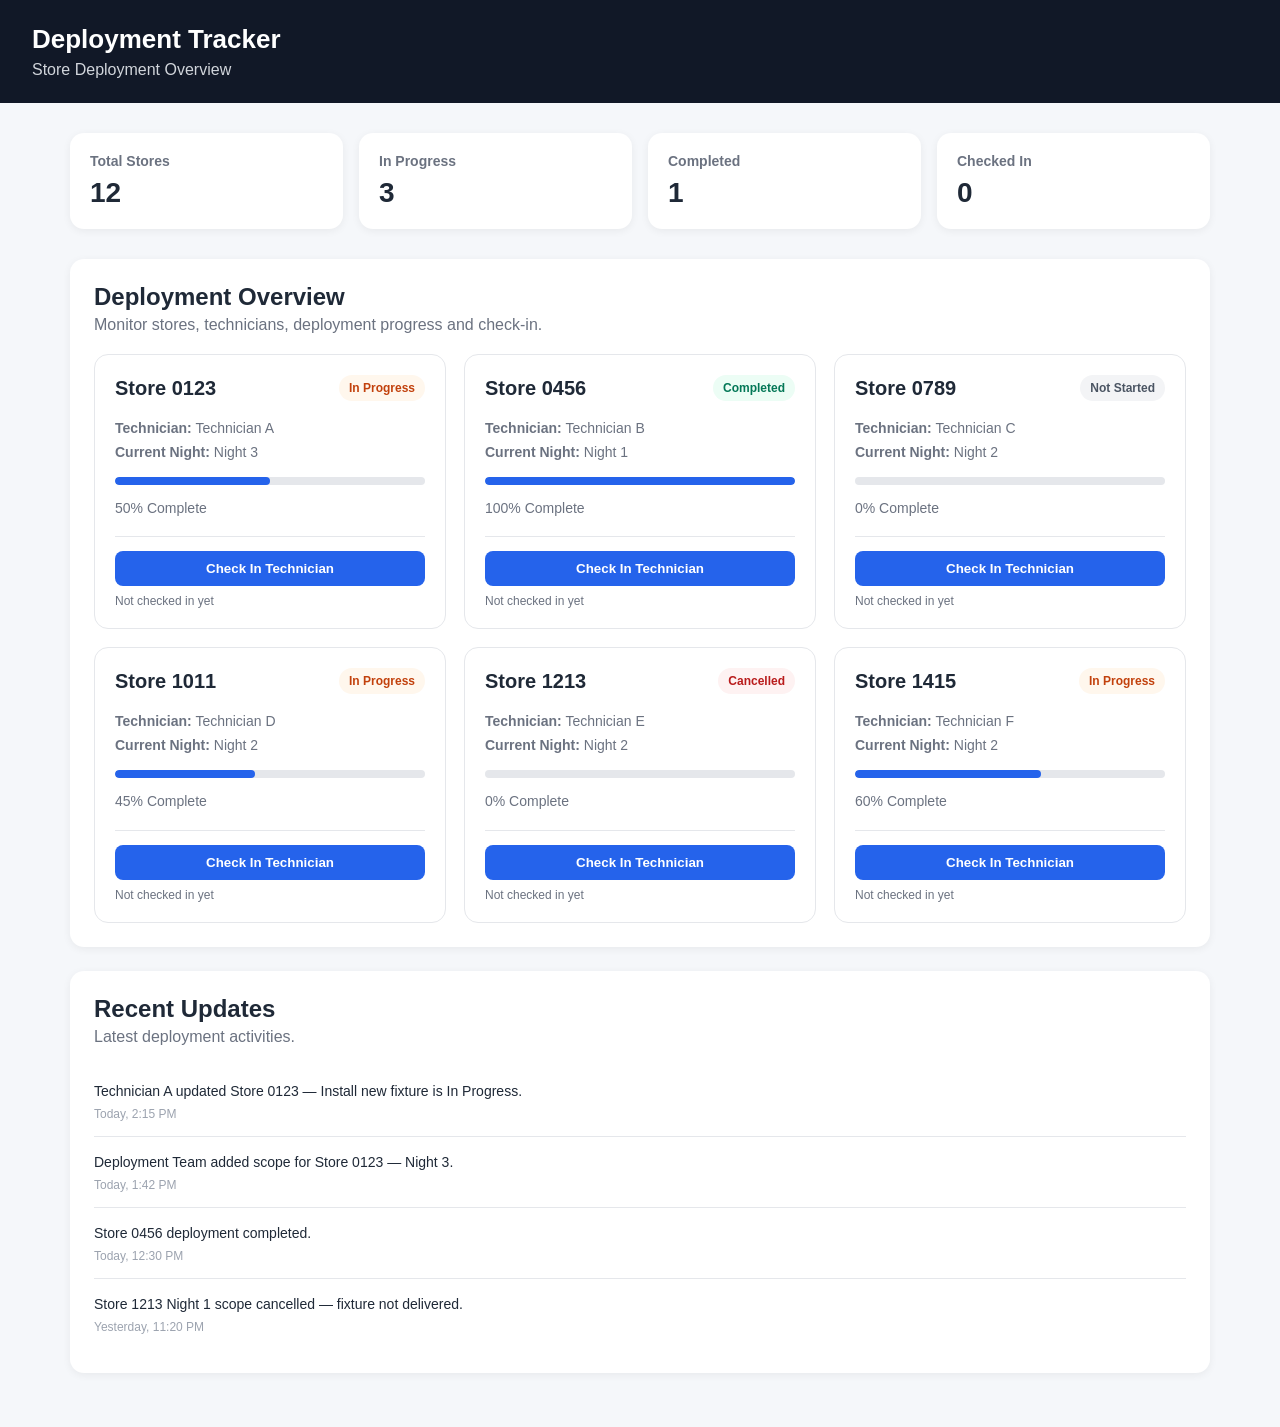
==== index.html @ 474d3d0f "Update index.html" ====
<!DOCTYPE html>
<html lang="en">

<head>
  <meta charset="UTF-8">
  <meta name="viewport" content="width=device-width, initial-scale=1.0">

  <title>Deployment Tracker</title>

  <link rel="stylesheet" href="style.css">
</head>

<body>

  <header>
    <h1>Deployment Tracker</h1>
    <p>Store Deployment Overview</p>
  </header>


  <main class="container">

    <!-- =========================
         OVERVIEW PAGE
    ========================== -->

    <div id="overviewPage">

      <!-- SUMMARY -->

      <section class="summary">

        <div class="summary-card">
          <h3>Total Stores</h3>
          <strong id="totalStores">12</strong>
        </div>

        <div class="summary-card">
          <h3>In Progress</h3>
          <strong id="inProgress">0</strong>
        </div>

        <div class="summary-card">
          <h3>Completed</h3>
          <strong id="completed">0</strong>
        </div>

        <div class="summary-card">
          <h3>Checked In</h3>
          <strong id="checkedIn">0</strong>
        </div>

      </section>


      <!-- STORE OVERVIEW -->

      <section class="section">

        <div class="section-title">

          <div>
            <h2>Deployment Overview</h2>

            <p>
              Monitor stores, technicians,
              deployment progress and check-in.
            </p>
          </div>

        </div>


        <div
          id="storeGrid"
          class="store-grid"
        ></div>

      </section>


      <!-- RECENT UPDATES -->

      <section
        id="recentUpdatesSection"
        class="section"
      >

        <div class="section-title">

          <div>

            <h2>Recent Updates</h2>

            <p>
              Latest deployment activities.
            </p>

          </div>

        </div>


        <div
          id="recentUpdates"
        ></div>

      </section>

    </div>


    <!-- =========================
         STORE DETAIL PAGE
    ========================== -->

    <div
      id="storeDetailPage"
      style="display: none;"
    >

      <section
        id="storeDetail"
        class="section store-detail"
      ></section>

    </div>

  </main>


  <script src="script.js"></script>

</body>

</html>
---- style.css ----
/* =========================================
   DEPLOYMENT TRACKER
   MAIN STYLES
========================================= */

* {
  box-sizing: border-box;
}

body {
  margin: 0;
  font-family: Arial, sans-serif;
  background: #f5f7fa;
  color: #1f2937;
}


/* =========================================
   HEADER
========================================= */

header {
  background: #111827;
  color: white;
  padding: 24px 32px;
}

header h1 {
  margin: 0 0 6px;
  font-size: 26px;
}

header p {
  margin: 0;
  color: #d1d5db;
}


/* =========================================
   CONTAINER
========================================= */

.container {
  max-width: 1200px;
  margin: auto;
  padding: 30px;
}


/* =========================================
   SUMMARY
========================================= */

.summary {
  display: grid;
  grid-template-columns: repeat(4, 1fr);
  gap: 16px;
  margin-bottom: 30px;
}

.summary-card {
  background: white;
  padding: 20px;
  border-radius: 14px;

  box-shadow:
    0 2px 8px rgba(0, 0, 0, 0.06);
}

.summary-card h3 {
  margin: 0 0 8px;

  font-size: 14px;

  color: #6b7280;
}

.summary-card strong {
  font-size: 28px;
}


/* =========================================
   SECTIONS
========================================= */

.section {
  background: white;

  padding: 24px;

  border-radius: 14px;

  margin-bottom: 24px;

  box-shadow:
    0 2px 8px rgba(0, 0, 0, 0.06);
}

.section-title {
  display: flex;

  justify-content: space-between;

  align-items: center;

  margin-bottom: 20px;
}

.section-title h2 {
  margin: 0 0 5px;
}

.section-title p {
  margin: 0;

  color: #6b7280;
}


/* =========================================
   STORE GRID
========================================= */

.store-grid {
  display: grid;

  grid-template-columns:
    repeat(3, 1fr);

  gap: 18px;
}


/* =========================================
   STORE CARD
========================================= */

.store-card {
  background: white;

  border: 1px solid #e5e7eb;

  border-radius: 14px;

  padding: 20px;

  cursor: pointer;

  transition: 0.2s;
}

.store-card:hover {
  transform: translateY(-3px);

  box-shadow:
    0 6px 18px rgba(0, 0, 0, 0.10);
}

.store-header {
  display: flex;

  justify-content: space-between;

  align-items: center;

  margin-bottom: 16px;
}

.store-number {
  font-size: 20px;

  font-weight: bold;
}

.store-info {
  color: #6b7280;

  font-size: 14px;

  line-height: 1.7;
}


/* =========================================
   STATUS
========================================= */

.status {
  display: inline-block;

  padding: 6px 10px;

  border-radius: 20px;

  font-size: 12px;

  font-weight: bold;
}

.in-progress {
  background: #fff7ed;

  color: #c2410c;
}

.completed {
  background: #ecfdf5;

  color: #047857;
}

.not-started {
  background: #f3f4f6;

  color: #4b5563;
}

.cancelled {
  background: #fef2f2;

  color: #b91c1c;
}

.missing {
  background: #fff7ed;

  color: #c2410c;
}


/* =========================================
   PROGRESS
========================================= */

.progress-bar {
  width: 100%;

  height: 8px;

  background: #e5e7eb;

  border-radius: 10px;

  overflow: hidden;

  margin: 12px 0;
}

.progress {
  height: 100%;

  background: #2563eb;

  border-radius: 10px;
}


/* =========================================
   CHECK-IN
========================================= */

.check-in-box {
  margin-top: 16px;

  padding-top: 14px;

  border-top:
    1px solid #e5e7eb;
}

.check-in-button {
  width: 100%;

  border: none;

  background: #2563eb;

  color: white;

  padding: 10px;

  border-radius: 8px;

  cursor: pointer;

  font-weight: bold;
}

.check-in-button:hover {
  background: #1d4ed8;
}

.check-in-button.checked {
  background: #059669;

  cursor: default;
}

.check-in-time {
  margin-top: 8px;

  font-size: 12px;

  color: #6b7280;
}


/* =========================================
   RECENT UPDATES
========================================= */

.update {
  padding: 15px 0;

  border-bottom:
    1px solid #e5e7eb;
}

.update:last-child {
  border-bottom: none;
}

.update-main {
  font-size: 14px;

  line-height: 1.5;
}

.update-time {
  margin-top: 5px;

  font-size: 12px;

  color: #9ca3af;
}


/* =========================================
   STORE DETAIL
========================================= */

.store-detail-header {
  display: flex;

  justify-content: space-between;

  align-items: center;

  margin-bottom: 24px;
}

.store-detail-title h2 {
  margin: 0 0 6px;

  font-size: 28px;
}

.store-detail-title p {
  margin: 0;

  color: #6b7280;
}

.back-button {
  border: none;

  background: #e5e7eb;

  color: #111827;

  padding: 10px 16px;

  border-radius: 8px;

  cursor: pointer;

  font-weight: bold;
}

.back-button:hover {
  background: #d1d5db;
}


/* =========================================
   NIGHT SECTIONS
========================================= */

.night-section {
  background: white;

  border: 1px solid #e5e7eb;

  border-radius: 14px;

  margin-bottom: 20px;

  overflow: hidden;
}

.night-header {
  display: flex;

  justify-content: space-between;

  align-items: center;

  padding: 18px 20px;

  background: #f9fafb;

  border-bottom:
    1px solid #e5e7eb;
}

.night-header h3 {
  margin: 0 0 4px;
}

.night-status {
  font-size: 13px;

  color: #6b7280;
}

.scope-list {
  padding: 10px 20px 20px;
}


/* =========================================
   SCOPE TASK
========================================= */

.scope-task {
  display: flex;

  justify-content: space-between;

  align-items: center;

  gap: 15px;

  padding: 16px 0;

  border-bottom:
    1px solid #e5e7eb;
}

.scope-task:last-child {
  border-bottom: none;
}

.scope-task-name {
  font-weight: 600;
}

.scope-task-note {
  margin-top: 5px;

  font-size: 13px;

  color: #6b7280;
}


/* =========================================
   BUTTONS
========================================= */

.primary-button {
  border: none;

  background: #2563eb;

  color: white;

  padding: 10px 16px;

  border-radius: 8px;

  cursor: pointer;

  font-weight: bold;
}

.primary-button:hover {
  background: #1d4ed8;
}

.secondary-button {
  border: none;

  background: #e5e7eb;

  color: #111827;

  padding: 10px 16px;

  border-radius: 8px;

  cursor: pointer;

  font-weight: bold;
}


/* =========================================
   ADD SCOPE
========================================= */

.add-scope-box {
  padding: 18px;

  background: #f9fafb;

  border-radius: 10px;

  margin-bottom: 20px;
}

.form-group {
  margin-bottom: 15px;
}

.form-group label {
  display: block;

  font-weight: bold;

  font-size: 14px;

  margin-bottom: 6px;
}

.form-group input,
.form-group select,
.form-group textarea {
  width: 100%;

  padding: 10px;

  border: 1px solid #d1d5db;

  border-radius: 8px;

  font-family: inherit;
}

.form-group textarea {
  min-height: 80px;

  resize: vertical;
}


/* =========================================
   RESPONSIVE
========================================= */

@media (max-width: 900px) {

  .summary {
    grid-template-columns:
      repeat(2, 1fr);
  }

  .store-grid {
    grid-template-columns:
      repeat(2, 1fr);
  }

}

@media (max-width: 600px) {

  .container {
    padding: 16px;
  }

  .summary {
    grid-template-columns: 1fr;
  }

  .store-grid {
    grid-template-columns: 1fr;
  }

  .store-detail-header {
    flex-direction: column;

    align-items: flex-start;

    gap: 15px;
  }

}
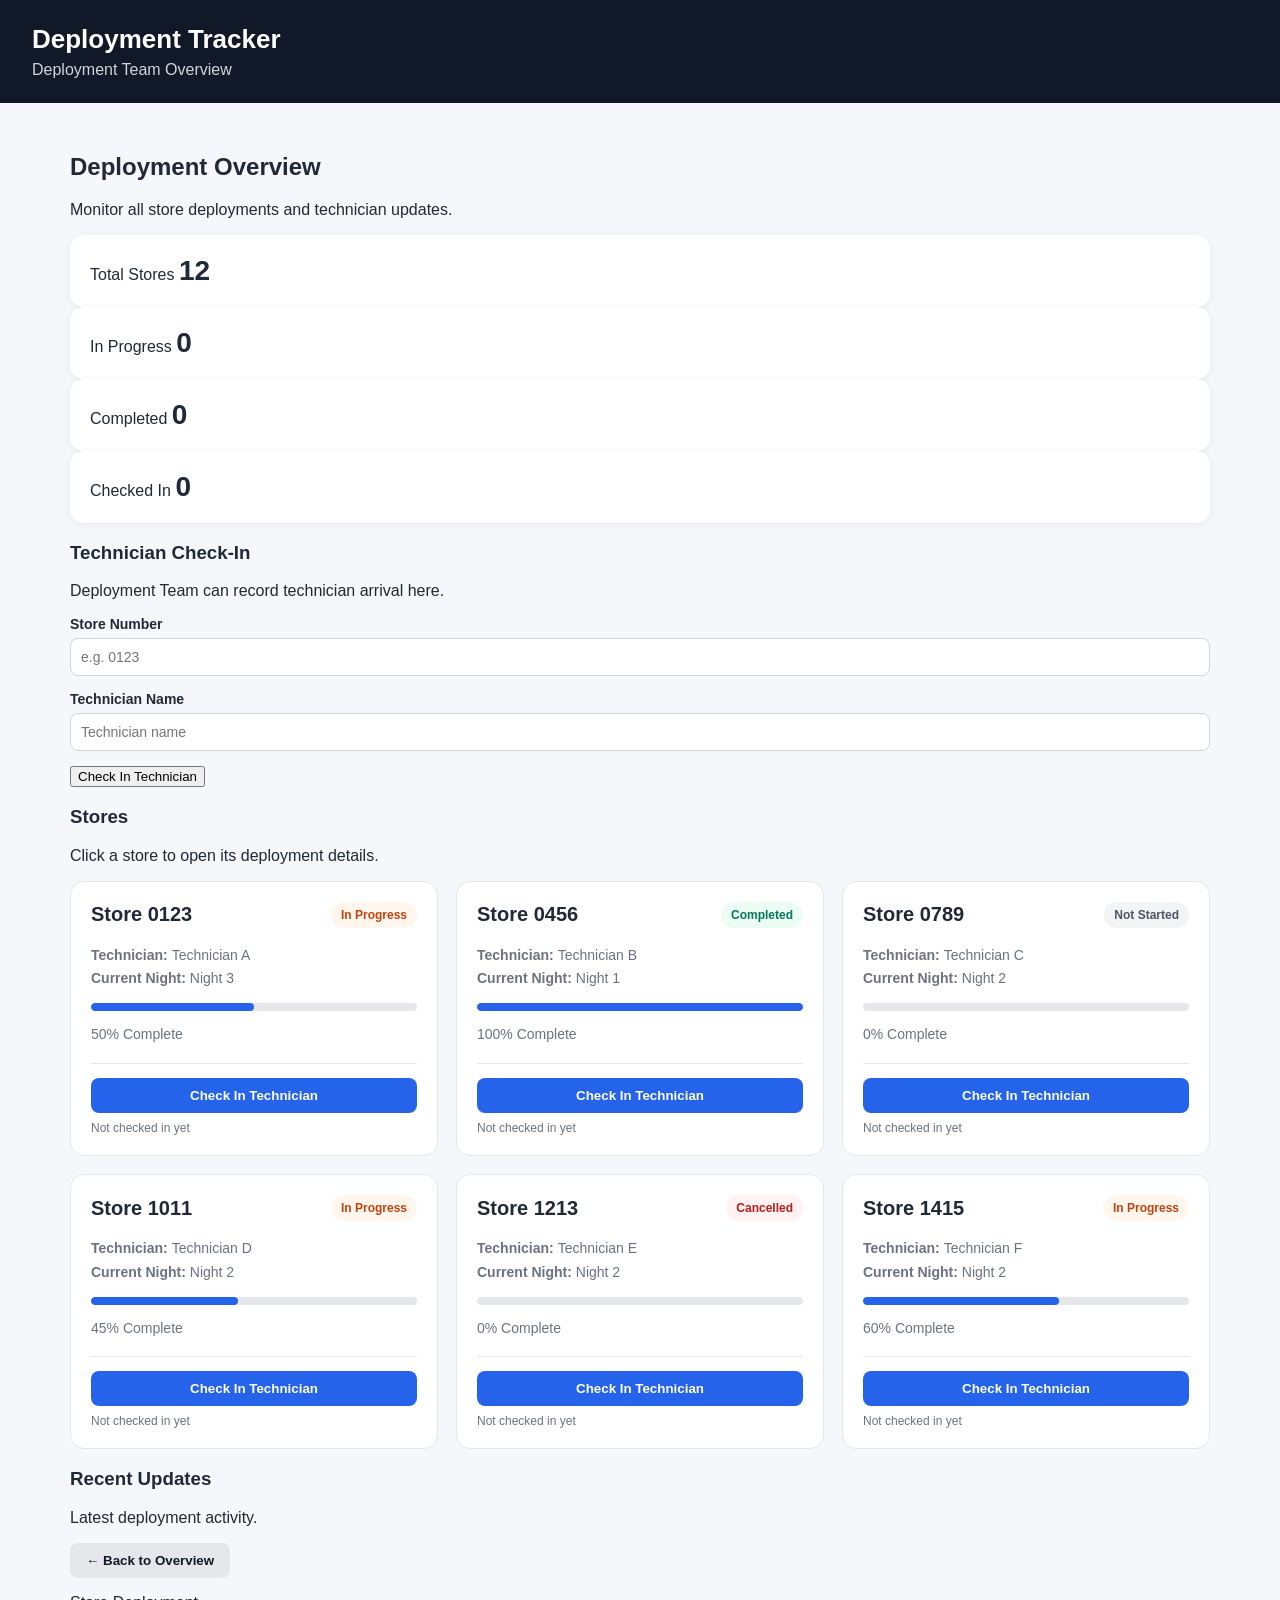
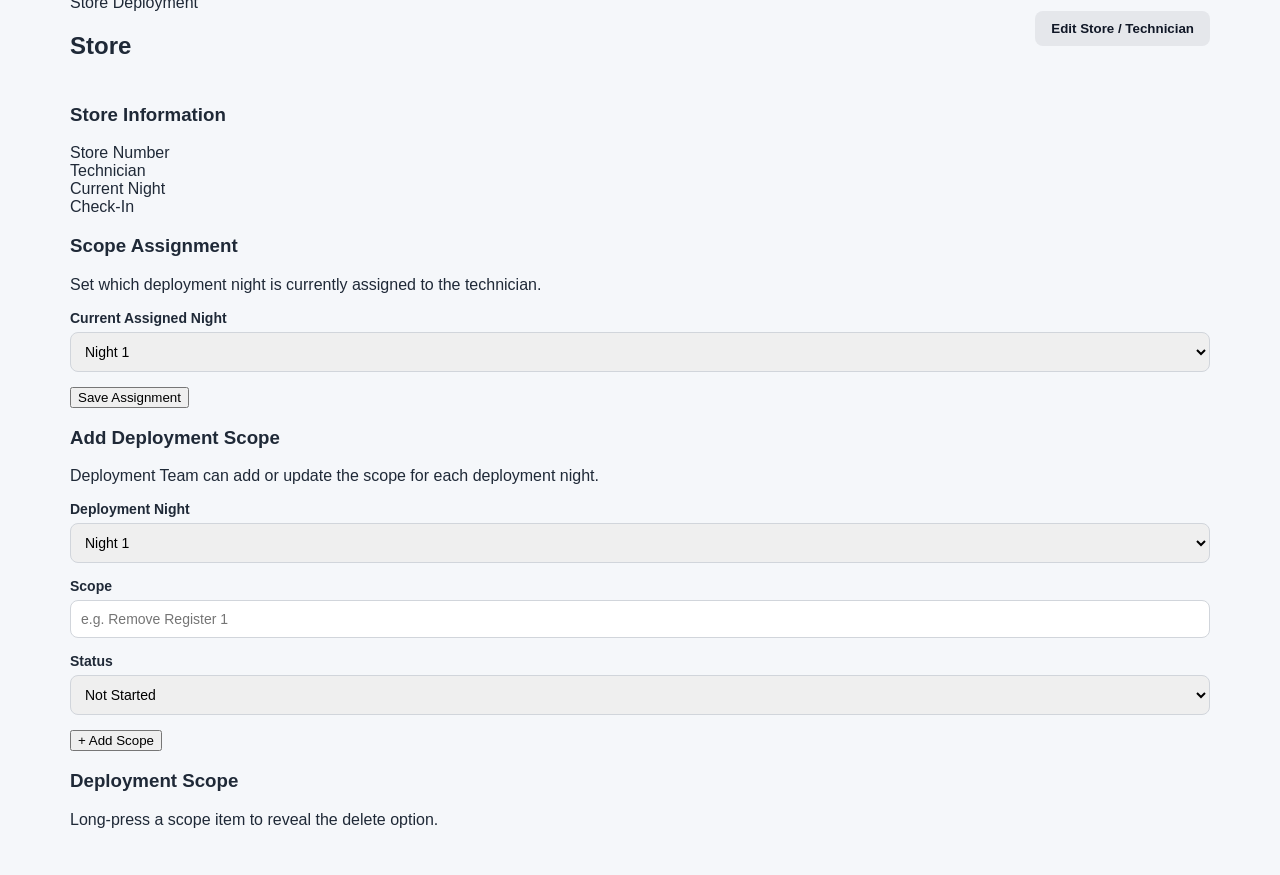
==== commit b949a8dd: "Update index.html" ====
--- a/index.html
+++ b/index.html
@@ -1,136 +1,385 @@
 <!DOCTYPE html>
 <html lang="en">
-
 <head>
-  <meta charset="UTF-8">
-  <meta name="viewport" content="width=device-width, initial-scale=1.0">
-
-  <title>Deployment Tracker</title>
-
-  <link rel="stylesheet" href="style.css">
+    <meta charset="UTF-8">
+    <meta name="viewport" content="width=device-width, initial-scale=1.0">
+    <title>Deployment Tracker</title>
+    <link rel="stylesheet" href="style.css">
 </head>
 
 <body>
 
-  <header>
-    <h1>Deployment Tracker</h1>
-    <p>Store Deployment Overview</p>
-  </header>
-
-
-  <main class="container">
+<header class="topbar">
+    <div>
+        <h1>Deployment Tracker</h1>
+        <p>Deployment Team Overview</p>
+    </div>
+</header>
+
+<main class="container">
 
     <!-- =========================
          OVERVIEW PAGE
     ========================== -->
 
-    <div id="overviewPage">
-
-      <!-- SUMMARY -->
-
-      <section class="summary">
-
-        <div class="summary-card">
-          <h3>Total Stores</h3>
-          <strong id="totalStores">12</strong>
+    <section id="overviewPage">
+
+        <div class="page-header">
+            <div>
+                <h2>Deployment Overview</h2>
+                <p>Monitor all store deployments and technician updates.</p>
+            </div>
         </div>
 
-        <div class="summary-card">
-          <h3>In Progress</h3>
-          <strong id="inProgress">0</strong>
+        <!-- SUMMARY -->
+        <div class="summary-grid">
+
+            <div class="summary-card">
+                <span>Total Stores</span>
+                <strong id="totalStores">12</strong>
+            </div>
+
+            <div class="summary-card">
+                <span>In Progress</span>
+                <strong id="inProgressStores">0</strong>
+            </div>
+
+            <div class="summary-card">
+                <span>Completed</span>
+                <strong id="completedStores">0</strong>
+            </div>
+
+            <div class="summary-card">
+                <span>Checked In</span>
+                <strong id="checkedInStores">0</strong>
+            </div>
+
         </div>
 
-        <div class="summary-card">
-          <h3>Completed</h3>
-          <strong id="completed">0</strong>
-        </div>
-
-        <div class="summary-card">
-          <h3>Checked In</h3>
-          <strong id="checkedIn">0</strong>
-        </div>
-
-      </section>
-
-
-      <!-- STORE OVERVIEW -->
-
-      <section class="section">
-
-        <div class="section-title">
-
-          <div>
-            <h2>Deployment Overview</h2>
-
-            <p>
-              Monitor stores, technicians,
-              deployment progress and check-in.
-            </p>
-          </div>
-
-        </div>
-
-
-        <div
-          id="storeGrid"
-          class="store-grid"
-        ></div>
-
-      </section>
-
-
-      <!-- RECENT UPDATES -->
-
-      <section
-        id="recentUpdatesSection"
-        class="section"
-      >
-
-        <div class="section-title">
-
-          <div>
-
-            <h2>Recent Updates</h2>
-
-            <p>
-              Latest deployment activities.
-            </p>
-
-          </div>
-
-        </div>
-
-
-        <div
-          id="recentUpdates"
-        ></div>
-
-      </section>
-
-    </div>
+
+        <!-- CHECK IN -->
+        <section class="panel">
+
+            <div class="panel-header">
+                <div>
+                    <h3>Technician Check-In</h3>
+                    <p>Deployment Team can record technician arrival here.</p>
+                </div>
+            </div>
+
+            <div class="form-grid">
+
+                <div class="form-group">
+                    <label for="checkInStore">Store Number</label>
+                    <input
+                        id="checkInStore"
+                        type="text"
+                        placeholder="e.g. 0123"
+                    >
+                </div>
+
+                <div class="form-group">
+                    <label for="checkInTech">Technician Name</label>
+                    <input
+                        id="checkInTech"
+                        type="text"
+                        placeholder="Technician name"
+                    >
+                </div>
+
+                <div class="form-group button-group">
+                    <button onclick="checkInTechnician()">
+                        Check In Technician
+                    </button>
+                </div>
+
+            </div>
+
+            <div id="checkInMessage" class="success-message"></div>
+
+        </section>
+
+
+        <!-- STORE CARDS -->
+        <section class="panel">
+
+            <div class="panel-header">
+                <div>
+                    <h3>Stores</h3>
+                    <p>Click a store to open its deployment details.</p>
+                </div>
+            </div>
+
+            <div id="storeGrid" class="store-grid"></div>
+
+        </section>
+
+
+        <!-- RECENT UPDATES -->
+        <section class="panel">
+
+            <div class="panel-header">
+                <div>
+                    <h3>Recent Updates</h3>
+                    <p>Latest deployment activity.</p>
+                </div>
+            </div>
+
+            <div id="recentUpdates" class="updates-list"></div>
+
+        </section>
+
+    </section>
 
 
     <!-- =========================
          STORE DETAIL PAGE
     ========================== -->
 
-    <div
-      id="storeDetailPage"
-      style="display: none;"
-    >
-
-      <section
-        id="storeDetail"
-        class="section store-detail"
-      ></section>
-
-    </div>
-
-  </main>
-
-
-  <script src="script.js"></script>
+    <section id="storeDetailPage" class="hidden">
+
+        <button class="back-button" onclick="backToOverview()">
+            ← Back to Overview
+        </button>
+
+        <div class="store-detail-header">
+
+            <div>
+                <p class="eyebrow">Store Deployment</p>
+
+                <h2>
+                    Store
+                    <span id="detailStoreNumber"></span>
+                </h2>
+
+                <p id="detailStoreStatus"></p>
+            </div>
+
+            <div class="header-actions">
+                <button
+                    class="secondary-button"
+                    onclick="editStoreInfo()"
+                >
+                    Edit Store / Technician
+                </button>
+            </div>
+
+        </div>
+
+
+        <!-- STORE INFO -->
+        <section class="panel">
+
+            <div class="panel-header">
+                <div>
+                    <h3>Store Information</h3>
+                </div>
+            </div>
+
+            <div class="info-grid">
+
+                <div class="info-item">
+                    <span>Store Number</span>
+                    <strong id="detailStoreNumberInfo"></strong>
+                </div>
+
+                <div class="info-item">
+                    <span>Technician</span>
+                    <strong id="detailTechnician"></strong>
+                </div>
+
+                <div class="info-item">
+                    <span>Current Night</span>
+                    <strong id="detailCurrentNight"></strong>
+                </div>
+
+                <div class="info-item">
+                    <span>Check-In</span>
+                    <strong id="detailCheckIn"></strong>
+                </div>
+
+            </div>
+
+        </section>
+
+
+        <!-- TECHNICIAN SCOPE ASSIGNMENT -->
+        <section class="panel">
+
+            <div class="panel-header">
+
+                <div>
+                    <h3>Scope Assignment</h3>
+
+                    <p>
+                        Set which deployment night is currently assigned
+                        to the technician.
+                    </p>
+                </div>
+
+            </div>
+
+            <div class="form-grid">
+
+                <div class="form-group">
+
+                    <label for="assignedNight">
+                        Current Assigned Night
+                    </label>
+
+                    <select id="assignedNight">
+
+                        <option value="1">Night 1</option>
+                        <option value="2">Night 2</option>
+                        <option value="3">Night 3</option>
+                        <option value="4">Night 4</option>
+                        <option value="5">Night 5</option>
+
+                    </select>
+
+                </div>
+
+                <div class="form-group button-group">
+
+                    <button onclick="saveNightAssignment()">
+                        Save Assignment
+                    </button>
+
+                </div>
+
+            </div>
+
+            <div
+                id="assignmentMessage"
+                class="success-message"
+            ></div>
+
+        </section>
+
+
+        <!-- ADD SCOPE -->
+        <section class="panel">
+
+            <div class="panel-header">
+
+                <div>
+                    <h3>Add Deployment Scope</h3>
+
+                    <p>
+                        Deployment Team can add or update the scope
+                        for each deployment night.
+                    </p>
+                </div>
+
+            </div>
+
+            <div class="form-grid">
+
+                <div class="form-group">
+
+                    <label for="scopeNight">
+                        Deployment Night
+                    </label>
+
+                    <select id="scopeNight">
+
+                        <option value="1">Night 1</option>
+                        <option value="2">Night 2</option>
+                        <option value="3">Night 3</option>
+                        <option value="4">Night 4</option>
+                        <option value="5">Night 5</option>
+
+                    </select>
+
+                </div>
+
+                <div class="form-group">
+
+                    <label for="scopeDescription">
+                        Scope
+                    </label>
+
+                    <input
+                        id="scopeDescription"
+                        type="text"
+                        placeholder="e.g. Remove Register 1"
+                    >
+
+                </div>
+
+                <div class="form-group">
+
+                    <label for="scopeStatus">
+                        Status
+                    </label>
+
+                    <select id="scopeStatus">
+
+                        <option value="Not Started">
+                            Not Started
+                        </option>
+
+                        <option value="In Progress">
+                            In Progress
+                        </option>
+
+                        <option value="Completed">
+                            Completed
+                        </option>
+
+                        <option value="Missing">
+                            Missing
+                        </option>
+
+                        <option value="Cancelled">
+                            Cancelled
+                        </option>
+
+                        <option value="Moved to Another Night">
+                            Moved to Another Night
+                        </option>
+
+                    </select>
+
+                </div>
+
+                <div class="form-group button-group">
+
+                    <button onclick="addScope()">
+                        + Add Scope
+                    </button>
+
+                </div>
+
+            </div>
+
+        </section>
+
+
+        <!-- NIGHTS -->
+        <section class="panel">
+
+            <div class="panel-header">
+
+                <div>
+                    <h3>Deployment Scope</h3>
+
+                    <p>
+                        Long-press a scope item to reveal the delete option.
+                    </p>
+                </div>
+
+            </div>
+
+            <div id="nightSections"></div>
+
+        </section>
+
+    </section>
+
+</main>
+
+<script src="script.js"></script>
 
 </body>
-
 </html>
--- a/style.css
+++ b/style.css
@@ -1,6 +1,6 @@
 /* =========================================
    DEPLOYMENT TRACKER
-   MAIN STYLES
+   RESPONSIVE STYLES
 ========================================= */
 
 * {
@@ -9,8 +9,16 @@
 
 body {
   margin: 0;
-  font-family: Arial, sans-serif;
+
+  font-family:
+    -apple-system,
+    BlinkMacSystemFont,
+    "Segoe UI",
+    Arial,
+    sans-serif;
+
   background: #f5f7fa;
+
   color: #1f2937;
 }
 
@@ -21,17 +29,21 @@
 
 header {
   background: #111827;
+
   color: white;
+
   padding: 24px 32px;
 }
 
 header h1 {
   margin: 0 0 6px;
+
   font-size: 26px;
 }
 
 header p {
   margin: 0;
+
   color: #d1d5db;
 }
 
@@ -42,7 +54,9 @@
 
 .container {
   max-width: 1200px;
+
   margin: auto;
+
   padding: 30px;
 }
 
@@ -53,14 +67,20 @@
 
 .summary {
   display: grid;
-  grid-template-columns: repeat(4, 1fr);
+
+  grid-template-columns:
+    repeat(4, 1fr);
+
   gap: 16px;
+
   margin-bottom: 30px;
 }
 
 .summary-card {
   background: white;
+
   padding: 20px;
+
   border-radius: 14px;
 
   box-shadow:
@@ -147,7 +167,9 @@
 
   cursor: pointer;
 
-  transition: 0.2s;
+  transition:
+    transform 0.2s,
+    box-shadow 0.2s;
 }
 
 .store-card:hover {
@@ -164,13 +186,15 @@
 
   align-items: center;
 
+  gap: 10px;
+
   margin-bottom: 16px;
 }
 
 .store-number {
   font-size: 20px;
 
-  font-weight: bold;
+  font-weight: 700;
 }
 
 .store-info {
@@ -195,7 +219,9 @@
 
   font-size: 12px;
 
-  font-weight: bold;
+  font-weight: 700;
+
+  white-space: nowrap;
 }
 
 .in-progress {
@@ -284,7 +310,7 @@
 
   cursor: pointer;
 
-  font-weight: bold;
+  font-weight: 700;
 }
 
 .check-in-button:hover {
@@ -311,7 +337,7 @@
 ========================================= */
 
 .update {
-  padding: 15px 0;
+  padding: 16px 0;
 
   border-bottom:
     1px solid #e5e7eb;
@@ -324,7 +350,19 @@
 .update-main {
   font-size: 14px;
 
-  line-height: 1.5;
+  line-height: 1.6;
+}
+
+.update-store {
+  font-weight: 700;
+
+  color: #111827;
+}
+
+.update-technician {
+  font-weight: 600;
+
+  color: #374151;
 }
 
 .update-time {
@@ -347,6 +385,8 @@
 
   align-items: center;
 
+  gap: 20px;
+
   margin-bottom: 24px;
 }
 
@@ -375,7 +415,9 @@
 
   cursor: pointer;
 
-  font-weight: bold;
+  font-weight: 700;
+
+  white-space: nowrap;
 }
 
 .back-button:hover {
@@ -384,6 +426,44 @@
 
 
 /* =========================================
+   STORE INFO PANEL
+========================================= */
+
+.store-detail-info {
+  display: grid;
+
+  grid-template-columns:
+    repeat(3, 1fr);
+
+  gap: 16px;
+
+  margin-bottom: 24px;
+}
+
+.detail-info-card {
+  background: #f9fafb;
+
+  padding: 16px;
+
+  border-radius: 10px;
+}
+
+.detail-info-card span {
+  display: block;
+
+  font-size: 12px;
+
+  color: #6b7280;
+
+  margin-bottom: 5px;
+}
+
+.detail-info-card strong {
+  font-size: 15px;
+}
+
+
+/* =========================================
    NIGHT SECTIONS
 ========================================= */
 
@@ -406,6 +486,8 @@
 
   align-items: center;
 
+  gap: 15px;
+
   padding: 18px 20px;
 
   background: #f9fafb;
@@ -452,6 +534,10 @@
   border-bottom: none;
 }
 
+.scope-task-left {
+  flex: 1;
+}
+
 .scope-task-name {
   font-weight: 600;
 }
@@ -464,6 +550,14 @@
   color: #6b7280;
 }
 
+.scope-actions {
+  display: flex;
+
+  align-items: center;
+
+  gap: 8px;
+}
+
 
 /* =========================================
    BUTTONS
@@ -482,7 +576,7 @@
 
   cursor: pointer;
 
-  font-weight: bold;
+  font-weight: 700;
 }
 
 .primary-button:hover {
@@ -502,7 +596,33 @@
 
   cursor: pointer;
 
-  font-weight: bold;
+  font-weight: 700;
+}
+
+.secondary-button:hover {
+  background: #d1d5db;
+}
+
+.delete-button {
+  border: none;
+
+  background: #fee2e2;
+
+  color: #b91c1c;
+
+  padding: 7px 10px;
+
+  border-radius: 7px;
+
+  cursor: pointer;
+
+  font-size: 12px;
+
+  font-weight: 700;
+}
+
+.delete-button:hover {
+  background: #fecaca;
 }
 
 
@@ -527,7 +647,7 @@
 .form-group label {
   display: block;
 
-  font-weight: bold;
+  font-weight: 700;
 
   font-size: 14px;
 
@@ -546,6 +666,8 @@
   border-radius: 8px;
 
   font-family: inherit;
+
+  font-size: 14px;
 }
 
 .form-group textarea {
@@ -556,7 +678,7 @@
 
 
 /* =========================================
-   RESPONSIVE
+   MOBILE
 ========================================= */
 
 @media (max-width: 900px) {
@@ -571,22 +693,58 @@
       repeat(2, 1fr);
   }
 
-}
+  .store-detail-info {
+    grid-template-columns:
+      repeat(2, 1fr);
+  }
+
+}
+
+
+/* =========================================
+   PHONE
+========================================= */
 
 @media (max-width: 600px) {
 
+  header {
+    padding: 20px;
+  }
+
+  header h1 {
+    font-size: 22px;
+  }
+
   .container {
-    padding: 16px;
+    padding: 15px;
   }
 
   .summary {
-    grid-template-columns: 1fr;
+    grid-template-columns: 1fr 1fr;
+
+    gap: 10px;
+  }
+
+  .summary-card {
+    padding: 15px;
+  }
+
+  .summary-card strong {
+    font-size: 23px;
   }
 
   .store-grid {
     grid-template-columns: 1fr;
   }
 
+  .section {
+    padding: 18px;
+  }
+
+  .store-header {
+    align-items: flex-start;
+  }
+
   .store-detail-header {
     flex-direction: column;
 
@@ -595,4 +753,46 @@
     gap: 15px;
   }
 
-}
+  .store-detail-title h2 {
+    font-size: 24px;
+  }
+
+  .store-detail-info {
+    grid-template-columns: 1fr;
+  }
+
+  .night-header {
+    align-items: flex-start;
+
+    flex-direction: column;
+  }
+
+  .scope-task {
+    align-items: flex-start;
+
+    flex-direction: column;
+  }
+
+  .scope-actions {
+    width: 100%;
+
+    justify-content: space-between;
+  }
+
+  .scope-actions .status {
+    flex: 1;
+  }
+
+  .delete-button {
+    padding: 9px 12px;
+  }
+
+  .section-title {
+    align-items: flex-start;
+
+    flex-direction: column;
+
+    gap: 10px;
+  }
+
+}
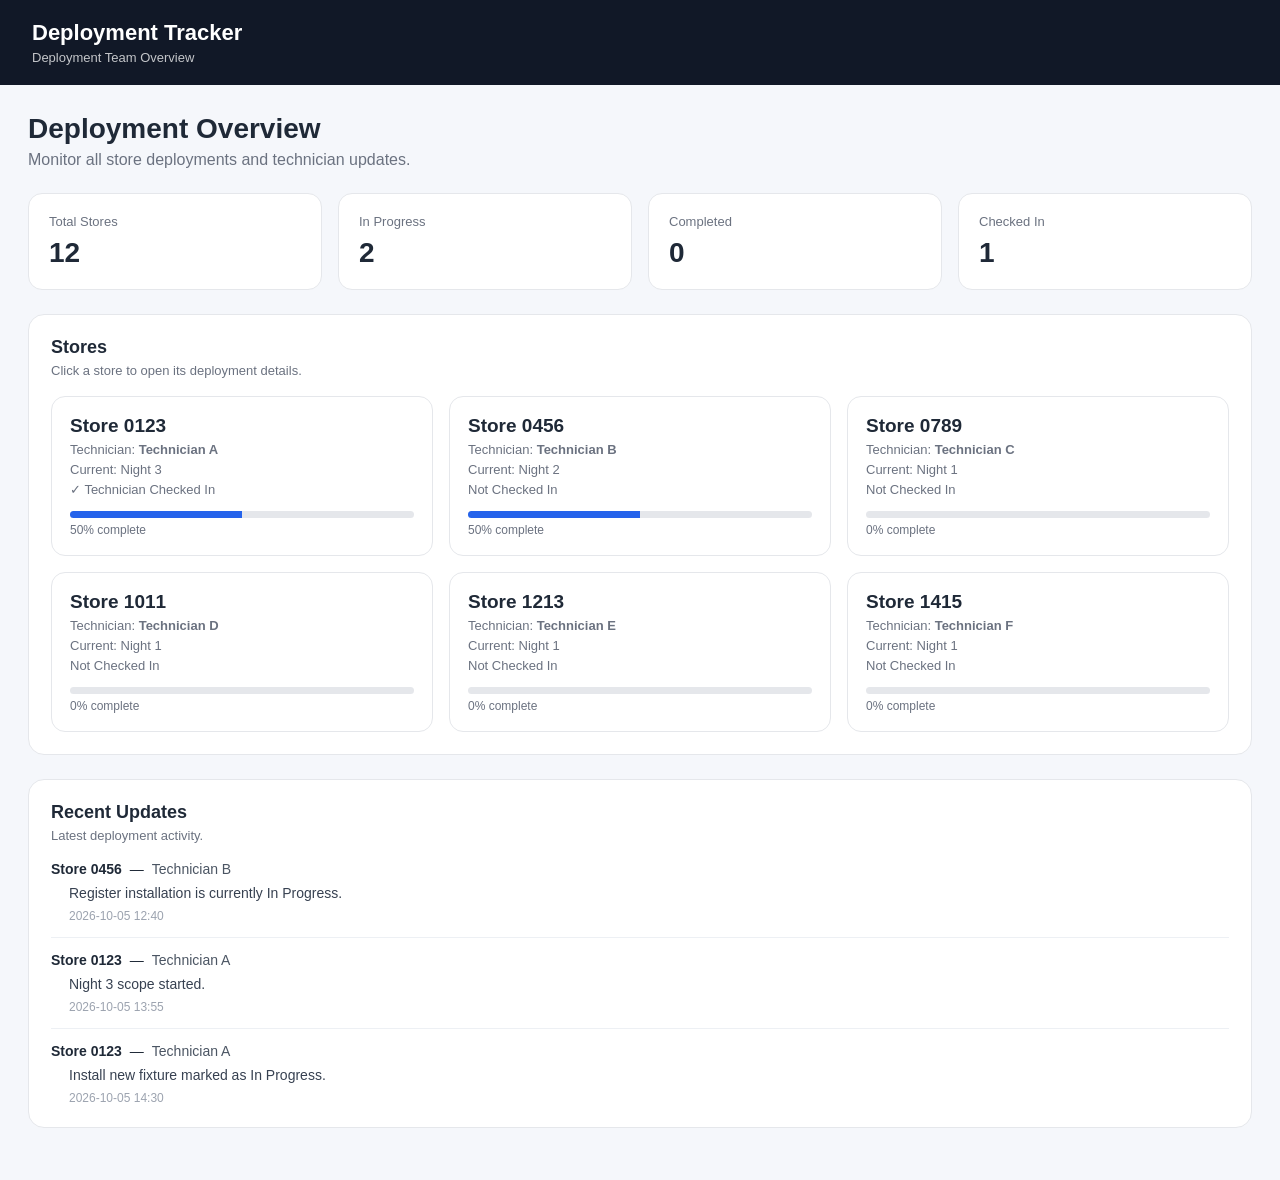
==== commit ad1450ea: "Update index.html" ====
--- a/index.html
+++ b/index.html
@@ -31,7 +31,9 @@
             </div>
         </div>
 
+
         <!-- SUMMARY -->
+
         <div class="summary-grid">
 
             <div class="summary-card">
@@ -57,57 +59,20 @@
         </div>
 
 
-        <!-- CHECK IN -->
-        <section class="panel">
-
-            <div class="panel-header">
-                <div>
-                    <h3>Technician Check-In</h3>
-                    <p>Deployment Team can record technician arrival here.</p>
-                </div>
-            </div>
-
-            <div class="form-grid">
-
-                <div class="form-group">
-                    <label for="checkInStore">Store Number</label>
-                    <input
-                        id="checkInStore"
-                        type="text"
-                        placeholder="e.g. 0123"
-                    >
-                </div>
-
-                <div class="form-group">
-                    <label for="checkInTech">Technician Name</label>
-                    <input
-                        id="checkInTech"
-                        type="text"
-                        placeholder="Technician name"
-                    >
-                </div>
-
-                <div class="form-group button-group">
-                    <button onclick="checkInTechnician()">
-                        Check In Technician
-                    </button>
-                </div>
-
-            </div>
-
-            <div id="checkInMessage" class="success-message"></div>
-
-        </section>
-
-
         <!-- STORE CARDS -->
-        <section class="panel">
-
-            <div class="panel-header">
+
+        <section class="panel">
+
+            <div class="panel-header">
+
                 <div>
                     <h3>Stores</h3>
-                    <p>Click a store to open its deployment details.</p>
-                </div>
+
+                    <p>
+                        Click a store to open its deployment details.
+                    </p>
+                </div>
+
             </div>
 
             <div id="storeGrid" class="store-grid"></div>
@@ -116,16 +81,25 @@
 
 
         <!-- RECENT UPDATES -->
-        <section class="panel">
-
-            <div class="panel-header">
+
+        <section class="panel">
+
+            <div class="panel-header">
+
                 <div>
                     <h3>Recent Updates</h3>
-                    <p>Latest deployment activity.</p>
-                </div>
-            </div>
-
-            <div id="recentUpdates" class="updates-list"></div>
+
+                    <p>
+                        Latest deployment activity.
+                    </p>
+                </div>
+
+            </div>
+
+            <div
+                id="recentUpdates"
+                class="updates-list"
+            ></div>
 
         </section>
 
@@ -136,16 +110,26 @@
          STORE DETAIL PAGE
     ========================== -->
 
-    <section id="storeDetailPage" class="hidden">
-
-        <button class="back-button" onclick="backToOverview()">
+    <section
+        id="storeDetailPage"
+        class="hidden"
+    >
+
+        <button
+            class="back-button"
+            onclick="backToOverview()"
+        >
             ← Back to Overview
         </button>
 
+
         <div class="store-detail-header">
 
             <div>
-                <p class="eyebrow">Store Deployment</p>
+
+                <p class="eyebrow">
+                    Store Deployment
+                </p>
 
                 <h2>
                     Store
@@ -153,28 +137,36 @@
                 </h2>
 
                 <p id="detailStoreStatus"></p>
-            </div>
+
+            </div>
+
 
             <div class="header-actions">
+
                 <button
                     class="secondary-button"
                     onclick="editStoreInfo()"
                 >
                     Edit Store / Technician
                 </button>
+
             </div>
 
         </div>
 
 
         <!-- STORE INFO -->
-        <section class="panel">
-
-            <div class="panel-header">
+
+        <section class="panel">
+
+            <div class="panel-header">
+
                 <div>
                     <h3>Store Information</h3>
                 </div>
-            </div>
+
+            </div>
+
 
             <div class="info-grid">
 
@@ -183,16 +175,19 @@
                     <strong id="detailStoreNumberInfo"></strong>
                 </div>
 
+
                 <div class="info-item">
                     <span>Technician</span>
                     <strong id="detailTechnician"></strong>
                 </div>
 
+
                 <div class="info-item">
                     <span>Current Night</span>
                     <strong id="detailCurrentNight"></strong>
                 </div>
 
+
                 <div class="info-item">
                     <span>Check-In</span>
                     <strong id="detailCheckIn"></strong>
@@ -203,21 +198,25 @@
         </section>
 
 
-        <!-- TECHNICIAN SCOPE ASSIGNMENT -->
-        <section class="panel">
-
-            <div class="panel-header">
-
-                <div>
+        <!-- SCOPE ASSIGNMENT -->
+
+        <section class="panel">
+
+            <div class="panel-header">
+
+                <div>
+
                     <h3>Scope Assignment</h3>
 
                     <p>
                         Set which deployment night is currently assigned
                         to the technician.
                     </p>
-                </div>
-
-            </div>
+
+                </div>
+
+            </div>
+
 
             <div class="form-grid">
 
@@ -229,25 +228,43 @@
 
                     <select id="assignedNight">
 
-                        <option value="1">Night 1</option>
-                        <option value="2">Night 2</option>
-                        <option value="3">Night 3</option>
-                        <option value="4">Night 4</option>
-                        <option value="5">Night 5</option>
+                        <option value="1">
+                            Night 1
+                        </option>
+
+                        <option value="2">
+                            Night 2
+                        </option>
+
+                        <option value="3">
+                            Night 3
+                        </option>
+
+                        <option value="4">
+                            Night 4
+                        </option>
+
+                        <option value="5">
+                            Night 5
+                        </option>
 
                     </select>
 
                 </div>
 
+
                 <div class="form-group button-group">
 
-                    <button onclick="saveNightAssignment()">
+                    <button
+                        onclick="saveNightAssignment()"
+                    >
                         Save Assignment
                     </button>
 
                 </div>
 
             </div>
+
 
             <div
                 id="assignmentMessage"
@@ -258,20 +275,26 @@
 
 
         <!-- ADD SCOPE -->
-        <section class="panel">
-
-            <div class="panel-header">
-
-                <div>
-                    <h3>Add Deployment Scope</h3>
+
+        <section class="panel">
+
+            <div class="panel-header">
+
+                <div>
+
+                    <h3>
+                        Add Deployment Scope
+                    </h3>
 
                     <p>
                         Deployment Team can add or update the scope
                         for each deployment night.
                     </p>
-                </div>
-
-            </div>
+
+                </div>
+
+            </div>
+
 
             <div class="form-grid">
 
@@ -283,15 +306,30 @@
 
                     <select id="scopeNight">
 
-                        <option value="1">Night 1</option>
-                        <option value="2">Night 2</option>
-                        <option value="3">Night 3</option>
-                        <option value="4">Night 4</option>
-                        <option value="5">Night 5</option>
+                        <option value="1">
+                            Night 1
+                        </option>
+
+                        <option value="2">
+                            Night 2
+                        </option>
+
+                        <option value="3">
+                            Night 3
+                        </option>
+
+                        <option value="4">
+                            Night 4
+                        </option>
+
+                        <option value="5">
+                            Night 5
+                        </option>
 
                     </select>
 
                 </div>
+
 
                 <div class="form-group">
 
@@ -307,6 +345,7 @@
 
                 </div>
 
+
                 <div class="form-group">
 
                     <label for="scopeStatus">
@@ -343,6 +382,7 @@
 
                 </div>
 
+
                 <div class="form-group button-group">
 
                     <button onclick="addScope()">
@@ -356,20 +396,26 @@
         </section>
 
 
-        <!-- NIGHTS -->
-        <section class="panel">
-
-            <div class="panel-header">
-
-                <div>
-                    <h3>Deployment Scope</h3>
+        <!-- DEPLOYMENT SCOPE -->
+
+        <section class="panel">
+
+            <div class="panel-header">
+
+                <div>
+
+                    <h3>
+                        Deployment Scope
+                    </h3>
 
                     <p>
                         Long-press a scope item to reveal the delete option.
                     </p>
-                </div>
-
-            </div>
+
+                </div>
+
+            </div>
+
 
             <div id="nightSections"></div>
 
@@ -378,6 +424,7 @@
     </section>
 
 </main>
+
 
 <script src="script.js"></script>
 
--- a/style.css
+++ b/style.css
@@ -1,798 +1,562 @@
-/* =========================================
-   DEPLOYMENT TRACKER
-   RESPONSIVE STYLES
-========================================= */
-
 * {
-  box-sizing: border-box;
+    box-sizing: border-box;
 }
 
 body {
-  margin: 0;
-
-  font-family:
-    -apple-system,
-    BlinkMacSystemFont,
-    "Segoe UI",
-    Arial,
-    sans-serif;
-
-  background: #f5f7fa;
-
-  color: #1f2937;
-}
-
-
-/* =========================================
-   HEADER
-========================================= */
-
-header {
-  background: #111827;
-
-  color: white;
-
-  padding: 24px 32px;
-}
-
-header h1 {
-  margin: 0 0 6px;
-
-  font-size: 26px;
-}
-
-header p {
-  margin: 0;
-
-  color: #d1d5db;
-}
-
-
-/* =========================================
+    margin: 0;
+    font-family: -apple-system, BlinkMacSystemFont, "Segoe UI", Arial, sans-serif;
+    background: #f5f7fb;
+    color: #1f2937;
+}
+
+button,
+input,
+select {
+    font: inherit;
+}
+
+button {
+    cursor: pointer;
+}
+
+
+/* =========================
+   TOP BAR
+========================= */
+
+.topbar {
+    background: #111827;
+    color: white;
+    padding: 20px 32px;
+}
+
+.topbar h1 {
+    margin: 0;
+    font-size: 22px;
+}
+
+.topbar p {
+    margin: 4px 0 0;
+    opacity: 0.75;
+    font-size: 13px;
+}
+
+
+/* =========================
    CONTAINER
-========================================= */
+========================= */
 
 .container {
-  max-width: 1200px;
-
-  margin: auto;
-
-  padding: 30px;
-}
-
-
-/* =========================================
+    max-width: 1400px;
+    margin: auto;
+    padding: 28px;
+}
+
+.hidden {
+    display: none !important;
+}
+
+
+/* =========================
+   PAGE HEADER
+========================= */
+
+.page-header {
+    margin-bottom: 24px;
+}
+
+.page-header h2,
+.store-detail-header h2 {
+    margin: 0;
+    font-size: 28px;
+}
+
+.page-header p {
+    margin: 6px 0 0;
+    color: #6b7280;
+}
+
+
+/* =========================
    SUMMARY
-========================================= */
-
-.summary {
-  display: grid;
-
-  grid-template-columns:
-    repeat(4, 1fr);
-
-  gap: 16px;
-
-  margin-bottom: 30px;
+========================= */
+
+.summary-grid {
+    display: grid;
+    grid-template-columns: repeat(4, 1fr);
+    gap: 16px;
+    margin-bottom: 24px;
 }
 
 .summary-card {
-  background: white;
-
-  padding: 20px;
-
-  border-radius: 14px;
-
-  box-shadow:
-    0 2px 8px rgba(0, 0, 0, 0.06);
-}
-
-.summary-card h3 {
-  margin: 0 0 8px;
-
-  font-size: 14px;
-
-  color: #6b7280;
+    background: white;
+    border: 1px solid #e5e7eb;
+    border-radius: 14px;
+    padding: 20px;
+}
+
+.summary-card span {
+    display: block;
+    color: #6b7280;
+    font-size: 13px;
+    margin-bottom: 8px;
 }
 
 .summary-card strong {
-  font-size: 28px;
-}
-
-
-/* =========================================
-   SECTIONS
-========================================= */
-
-.section {
-  background: white;
-
-  padding: 24px;
-
-  border-radius: 14px;
-
-  margin-bottom: 24px;
-
-  box-shadow:
-    0 2px 8px rgba(0, 0, 0, 0.06);
-}
-
-.section-title {
-  display: flex;
-
-  justify-content: space-between;
-
-  align-items: center;
-
-  margin-bottom: 20px;
-}
-
-.section-title h2 {
-  margin: 0 0 5px;
-}
-
-.section-title p {
-  margin: 0;
-
-  color: #6b7280;
-}
-
-
-/* =========================================
+    font-size: 28px;
+}
+
+
+/* =========================
+   PANEL
+========================= */
+
+.panel {
+    background: white;
+    border: 1px solid #e5e7eb;
+    border-radius: 16px;
+    padding: 22px;
+    margin-bottom: 24px;
+}
+
+.panel-header {
+    display: flex;
+    justify-content: space-between;
+    align-items: flex-start;
+    margin-bottom: 18px;
+}
+
+.panel-header h3 {
+    margin: 0;
+    font-size: 18px;
+}
+
+.panel-header p {
+    margin: 5px 0 0;
+    color: #6b7280;
+    font-size: 13px;
+}
+
+
+/* =========================
+   FORM
+========================= */
+
+.form-grid {
+    display: grid;
+    grid-template-columns: repeat(4, 1fr);
+    gap: 14px;
+    align-items: end;
+}
+
+.form-group {
+    display: flex;
+    flex-direction: column;
+    gap: 7px;
+}
+
+.form-group label {
+    font-size: 13px;
+    font-weight: 600;
+}
+
+.form-group input,
+.form-group select {
+    width: 100%;
+    border: 1px solid #d1d5db;
+    border-radius: 9px;
+    padding: 11px 12px;
+    background: white;
+    outline: none;
+}
+
+.form-group input:focus,
+.form-group select:focus {
+    border-color: #2563eb;
+}
+
+.button-group {
+    justify-content: flex-end;
+}
+
+button {
+    border: 0;
+    border-radius: 9px;
+    padding: 11px 16px;
+    background: #2563eb;
+    color: white;
+    font-weight: 600;
+}
+
+button:hover {
+    opacity: 0.9;
+}
+
+.secondary-button {
+    background: #eef2ff;
+    color: #3730a3;
+}
+
+.back-button {
+    background: transparent;
+    color: #2563eb;
+    padding: 0;
+    margin-bottom: 20px;
+}
+
+
+/* =========================
+   SUCCESS MESSAGE
+========================= */
+
+.success-message {
+    margin-top: 12px;
+    color: #047857;
+    font-size: 13px;
+    font-weight: 600;
+}
+
+
+/* =========================
    STORE GRID
-========================================= */
+========================= */
 
 .store-grid {
-  display: grid;
-
-  grid-template-columns:
-    repeat(3, 1fr);
-
-  gap: 18px;
-}
-
-
-/* =========================================
-   STORE CARD
-========================================= */
+    display: grid;
+    grid-template-columns: repeat(3, 1fr);
+    gap: 16px;
+}
 
 .store-card {
-  background: white;
-
-  border: 1px solid #e5e7eb;
-
-  border-radius: 14px;
-
-  padding: 20px;
-
-  cursor: pointer;
-
-  transition:
-    transform 0.2s,
-    box-shadow 0.2s;
+    border: 1px solid #e5e7eb;
+    border-radius: 14px;
+    padding: 18px;
+    background: white;
+    transition: 0.15s ease;
+    cursor: pointer;
 }
 
 .store-card:hover {
-  transform: translateY(-3px);
-
-  box-shadow:
-    0 6px 18px rgba(0, 0, 0, 0.10);
-}
-
-.store-header {
-  display: flex;
-
-  justify-content: space-between;
-
-  align-items: center;
-
-  gap: 10px;
-
-  margin-bottom: 16px;
-}
-
-.store-number {
-  font-size: 20px;
-
-  font-weight: 700;
-}
-
-.store-info {
-  color: #6b7280;
-
-  font-size: 14px;
-
-  line-height: 1.7;
-}
-
-
-/* =========================================
-   STATUS
-========================================= */
-
-.status {
-  display: inline-block;
-
-  padding: 6px 10px;
-
-  border-radius: 20px;
-
-  font-size: 12px;
-
-  font-weight: 700;
-
-  white-space: nowrap;
-}
-
-.in-progress {
-  background: #fff7ed;
-
-  color: #c2410c;
-}
-
-.completed {
-  background: #ecfdf5;
-
-  color: #047857;
-}
-
-.not-started {
-  background: #f3f4f6;
-
-  color: #4b5563;
-}
-
-.cancelled {
-  background: #fef2f2;
-
-  color: #b91c1c;
-}
-
-.missing {
-  background: #fff7ed;
-
-  color: #c2410c;
-}
-
-
-/* =========================================
-   PROGRESS
-========================================= */
+    transform: translateY(-2px);
+    border-color: #93c5fd;
+    box-shadow: 0 5px 15px rgba(0,0,0,0.05);
+}
+
+.store-card h3 {
+    margin: 0 0 5px;
+    font-size: 19px;
+}
+
+.store-card p {
+    margin: 5px 0;
+    font-size: 13px;
+    color: #6b7280;
+}
+
+.store-progress {
+    margin-top: 14px;
+}
 
 .progress-bar {
-  width: 100%;
-
-  height: 8px;
-
-  background: #e5e7eb;
-
-  border-radius: 10px;
-
-  overflow: hidden;
-
-  margin: 12px 0;
-}
-
-.progress {
-  height: 100%;
-
-  background: #2563eb;
-
-  border-radius: 10px;
-}
-
-
-/* =========================================
-   CHECK-IN
-========================================= */
-
-.check-in-box {
-  margin-top: 16px;
-
-  padding-top: 14px;
-
-  border-top:
-    1px solid #e5e7eb;
-}
-
-.check-in-button {
-  width: 100%;
-
-  border: none;
-
-  background: #2563eb;
-
-  color: white;
-
-  padding: 10px;
-
-  border-radius: 8px;
-
-  cursor: pointer;
-
-  font-weight: 700;
-}
-
-.check-in-button:hover {
-  background: #1d4ed8;
-}
-
-.check-in-button.checked {
-  background: #059669;
-
-  cursor: default;
-}
-
-.check-in-time {
-  margin-top: 8px;
-
-  font-size: 12px;
-
-  color: #6b7280;
-}
-
-
-/* =========================================
+    height: 7px;
+    background: #e5e7eb;
+    border-radius: 99px;
+    overflow: hidden;
+}
+
+.progress-fill {
+    height: 100%;
+    background: #2563eb;
+}
+
+.progress-text {
+    margin-top: 5px;
+    font-size: 12px;
+    color: #6b7280;
+}
+
+
+/* =========================
    RECENT UPDATES
-========================================= */
-
-.update {
-  padding: 16px 0;
-
-  border-bottom:
-    1px solid #e5e7eb;
-}
-
-.update:last-child {
-  border-bottom: none;
-}
-
-.update-main {
-  font-size: 14px;
-
-  line-height: 1.6;
+========================= */
+
+.updates-list {
+    display: flex;
+    flex-direction: column;
+    gap: 14px;
+}
+
+.update-item {
+    border-bottom: 1px solid #edf0f4;
+    padding-bottom: 14px;
+}
+
+.update-item:last-child {
+    border-bottom: 0;
+    padding-bottom: 0;
+}
+
+/*
+    IMPORTANT:
+    Store + technician stay on first line.
+    Update is BELOW them.
+    Timestamp is BELOW the update.
+*/
+
+.update-header {
+    display: flex;
+    align-items: center;
+    gap: 8px;
+    font-size: 14px;
 }
 
 .update-store {
-  font-weight: 700;
-
-  color: #111827;
-}
-
-.update-technician {
-  font-weight: 600;
-
-  color: #374151;
+    font-weight: 700;
+}
+
+.update-tech {
+    color: #4b5563;
+}
+
+.update-message {
+    margin-top: 6px;
+    margin-left: 18px;
+    font-size: 14px;
+    color: #374151;
+    line-height: 1.5;
 }
 
 .update-time {
-  margin-top: 5px;
-
-  font-size: 12px;
-
-  color: #9ca3af;
-}
-
-
-/* =========================================
+    margin-top: 5px;
+    margin-left: 18px;
+    font-size: 12px;
+    color: #9ca3af;
+}
+
+
+/* =========================
    STORE DETAIL
-========================================= */
+========================= */
 
 .store-detail-header {
-  display: flex;
-
-  justify-content: space-between;
-
-  align-items: center;
-
-  gap: 20px;
-
-  margin-bottom: 24px;
-}
-
-.store-detail-title h2 {
-  margin: 0 0 6px;
-
-  font-size: 28px;
-}
-
-.store-detail-title p {
-  margin: 0;
-
-  color: #6b7280;
-}
-
-.back-button {
-  border: none;
-
-  background: #e5e7eb;
-
-  color: #111827;
-
-  padding: 10px 16px;
-
-  border-radius: 8px;
-
-  cursor: pointer;
-
-  font-weight: 700;
-
-  white-space: nowrap;
-}
-
-.back-button:hover {
-  background: #d1d5db;
-}
-
-
-/* =========================================
-   STORE INFO PANEL
-========================================= */
-
-.store-detail-info {
-  display: grid;
-
-  grid-template-columns:
-    repeat(3, 1fr);
-
-  gap: 16px;
-
-  margin-bottom: 24px;
-}
-
-.detail-info-card {
-  background: #f9fafb;
-
-  padding: 16px;
-
-  border-radius: 10px;
-}
-
-.detail-info-card span {
-  display: block;
-
-  font-size: 12px;
-
-  color: #6b7280;
-
-  margin-bottom: 5px;
-}
-
-.detail-info-card strong {
-  font-size: 15px;
-}
-
-
-/* =========================================
+    display: flex;
+    justify-content: space-between;
+    align-items: center;
+    margin-bottom: 24px;
+}
+
+.eyebrow {
+    text-transform: uppercase;
+    font-size: 11px;
+    font-weight: 700;
+    color: #6b7280;
+    letter-spacing: 0.08em;
+    margin: 0 0 6px;
+}
+
+.store-detail-header p {
+    color: #6b7280;
+}
+
+
+/* =========================
+   INFO GRID
+========================= */
+
+.info-grid {
+    display: grid;
+    grid-template-columns: repeat(4, 1fr);
+    gap: 16px;
+}
+
+.info-item {
+    background: #f9fafb;
+    border-radius: 10px;
+    padding: 14px;
+}
+
+.info-item span {
+    display: block;
+    color: #6b7280;
+    font-size: 12px;
+    margin-bottom: 5px;
+}
+
+.info-item strong {
+    font-size: 15px;
+}
+
+
+/* =========================
    NIGHT SECTIONS
-========================================= */
+========================= */
 
 .night-section {
-  background: white;
-
-  border: 1px solid #e5e7eb;
-
-  border-radius: 14px;
-
-  margin-bottom: 20px;
-
-  overflow: hidden;
+    border: 1px solid #e5e7eb;
+    border-radius: 13px;
+    margin-bottom: 16px;
+    overflow: hidden;
 }
 
 .night-header {
-  display: flex;
-
-  justify-content: space-between;
-
-  align-items: center;
-
-  gap: 15px;
-
-  padding: 18px 20px;
-
-  background: #f9fafb;
-
-  border-bottom:
-    1px solid #e5e7eb;
-}
-
-.night-header h3 {
-  margin: 0 0 4px;
-}
-
-.night-status {
-  font-size: 13px;
-
-  color: #6b7280;
+    background: #f9fafb;
+    padding: 15px 18px;
+    display: flex;
+    justify-content: space-between;
+    align-items: center;
+}
+
+.night-header h4 {
+    margin: 0;
+}
+
+.night-header span {
+    font-size: 12px;
+    color: #6b7280;
 }
 
 .scope-list {
-  padding: 10px 20px 20px;
-}
-
-
-/* =========================================
-   SCOPE TASK
-========================================= */
-
-.scope-task {
-  display: flex;
-
-  justify-content: space-between;
-
-  align-items: center;
-
-  gap: 15px;
-
-  padding: 16px 0;
-
-  border-bottom:
-    1px solid #e5e7eb;
-}
-
-.scope-task:last-child {
-  border-bottom: none;
-}
-
-.scope-task-left {
-  flex: 1;
-}
-
-.scope-task-name {
-  font-weight: 600;
-}
-
-.scope-task-note {
-  margin-top: 5px;
-
-  font-size: 13px;
-
-  color: #6b7280;
-}
-
-.scope-actions {
-  display: flex;
-
-  align-items: center;
-
-  gap: 8px;
-}
-
-
-/* =========================================
-   BUTTONS
-========================================= */
-
-.primary-button {
-  border: none;
-
-  background: #2563eb;
-
-  color: white;
-
-  padding: 10px 16px;
-
-  border-radius: 8px;
-
-  cursor: pointer;
-
-  font-weight: 700;
-}
-
-.primary-button:hover {
-  background: #1d4ed8;
-}
-
-.secondary-button {
-  border: none;
-
-  background: #e5e7eb;
-
-  color: #111827;
-
-  padding: 10px 16px;
-
-  border-radius: 8px;
-
-  cursor: pointer;
-
-  font-weight: 700;
-}
-
-.secondary-button:hover {
-  background: #d1d5db;
-}
-
-.delete-button {
-  border: none;
-
-  background: #fee2e2;
-
-  color: #b91c1c;
-
-  padding: 7px 10px;
-
-  border-radius: 7px;
-
-  cursor: pointer;
-
-  font-size: 12px;
-
-  font-weight: 700;
-}
-
-.delete-button:hover {
-  background: #fecaca;
-}
-
-
-/* =========================================
-   ADD SCOPE
-========================================= */
-
-.add-scope-box {
-  padding: 18px;
-
-  background: #f9fafb;
-
-  border-radius: 10px;
-
-  margin-bottom: 20px;
-}
-
-.form-group {
-  margin-bottom: 15px;
-}
-
-.form-group label {
-  display: block;
-
-  font-weight: 700;
-
-  font-size: 14px;
-
-  margin-bottom: 6px;
-}
-
-.form-group input,
-.form-group select,
-.form-group textarea {
-  width: 100%;
-
-  padding: 10px;
-
-  border: 1px solid #d1d5db;
-
-  border-radius: 8px;
-
-  font-family: inherit;
-
-  font-size: 14px;
-}
-
-.form-group textarea {
-  min-height: 80px;
-
-  resize: vertical;
-}
-
-
-/* =========================================
+    padding: 10px 14px;
+}
+
+.scope-item {
+    position: relative;
+    padding: 14px;
+    border-bottom: 1px solid #f0f0f0;
+    transition: background 0.15s;
+    user-select: none;
+    -webkit-user-select: none;
+}
+
+.scope-item:last-child {
+    border-bottom: 0;
+}
+
+.scope-item.long-press-active {
+    background: #fef2f2;
+}
+
+.scope-main {
+    display: flex;
+    justify-content: space-between;
+    align-items: center;
+    gap: 15px;
+}
+
+.scope-description {
+    font-weight: 600;
+}
+
+.scope-status {
+    font-size: 12px;
+    padding: 5px 9px;
+    border-radius: 99px;
+    background: #f3f4f6;
+    white-space: nowrap;
+}
+
+.scope-delete {
+    display: none;
+    margin-top: 10px;
+    background: #dc2626;
+    font-size: 12px;
+    padding: 7px 10px;
+}
+
+.scope-item.long-press-active .scope-delete {
+    display: inline-block;
+}
+
+.empty-scope {
+    padding: 16px;
+    color: #9ca3af;
+    font-size: 13px;
+    text-align: center;
+}
+
+
+/* =========================
    MOBILE
-========================================= */
+========================= */
 
 @media (max-width: 900px) {
 
-  .summary {
-    grid-template-columns:
-      repeat(2, 1fr);
-  }
-
-  .store-grid {
-    grid-template-columns:
-      repeat(2, 1fr);
-  }
-
-  .store-detail-info {
-    grid-template-columns:
-      repeat(2, 1fr);
-  }
-
-}
-
-
-/* =========================================
-   PHONE
-========================================= */
+    .summary-grid {
+        grid-template-columns: repeat(2, 1fr);
+    }
+
+    .store-grid {
+        grid-template-columns: repeat(2, 1fr);
+    }
+
+    .form-grid {
+        grid-template-columns: repeat(2, 1fr);
+    }
+
+    .info-grid {
+        grid-template-columns: repeat(2, 1fr);
+    }
+}
+
 
 @media (max-width: 600px) {
 
-  header {
-    padding: 20px;
-  }
-
-  header h1 {
-    font-size: 22px;
-  }
-
-  .container {
-    padding: 15px;
-  }
-
-  .summary {
-    grid-template-columns: 1fr 1fr;
-
-    gap: 10px;
-  }
-
-  .summary-card {
-    padding: 15px;
-  }
-
-  .summary-card strong {
-    font-size: 23px;
-  }
-
-  .store-grid {
-    grid-template-columns: 1fr;
-  }
-
-  .section {
-    padding: 18px;
-  }
-
-  .store-header {
-    align-items: flex-start;
-  }
-
-  .store-detail-header {
-    flex-direction: column;
-
-    align-items: flex-start;
-
-    gap: 15px;
-  }
-
-  .store-detail-title h2 {
-    font-size: 24px;
-  }
-
-  .store-detail-info {
-    grid-template-columns: 1fr;
-  }
-
-  .night-header {
-    align-items: flex-start;
-
-    flex-direction: column;
-  }
-
-  .scope-task {
-    align-items: flex-start;
-
-    flex-direction: column;
-  }
-
-  .scope-actions {
-    width: 100%;
-
-    justify-content: space-between;
-  }
-
-  .scope-actions .status {
-    flex: 1;
-  }
-
-  .delete-button {
-    padding: 9px 12px;
-  }
-
-  .section-title {
-    align-items: flex-start;
-
-    flex-direction: column;
-
-    gap: 10px;
-  }
-
-}
+    .topbar {
+        padding: 17px 18px;
+    }
+
+    .container {
+        padding: 18px;
+    }
+
+    .page-header h2,
+    .store-detail-header h2 {
+        font-size: 23px;
+    }
+
+    .summary-grid {
+        grid-template-columns: 1fr 1fr;
+        gap: 10px;
+    }
+
+    .summary-card {
+        padding: 15px;
+    }
+
+    .summary-card strong {
+        font-size: 23px;
+    }
+
+    .store-grid {
+        grid-template-columns: 1fr;
+    }
+
+    .form-grid {
+        grid-template-columns: 1fr;
+    }
+
+    .info-grid {
+        grid-template-columns: 1fr;
+    }
+
+    .store-detail-header {
+        flex-direction: column;
+        align-items: flex-start;
+        gap: 15px;
+    }
+
+    .scope-main {
+        align-items: flex-start;
+        flex-direction: column;
+        gap: 8px;
+    }
+
+    .panel {
+        padding: 17px;
+    }
+
+    .update-message,
+    .update-time {
+        margin-left: 12px;
+    }
+}
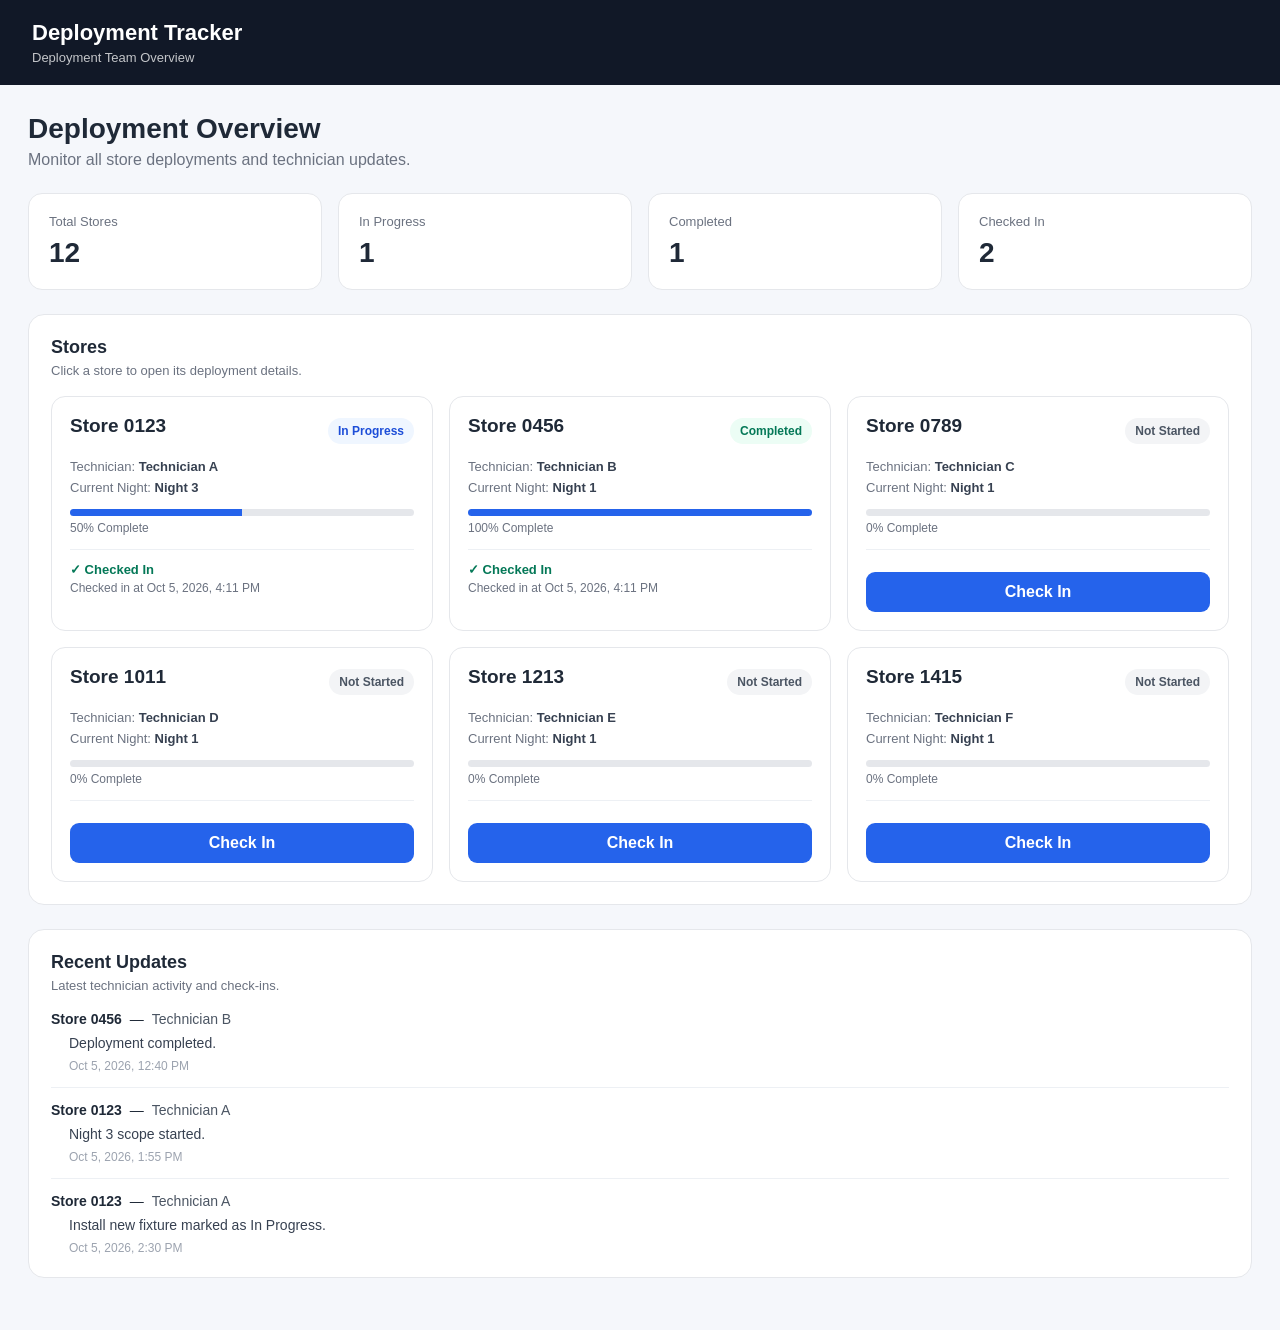
==== commit 6966be60: "Update index.html" ====
--- a/index.html
+++ b/index.html
@@ -31,9 +31,6 @@
             </div>
         </div>
 
-
-        <!-- SUMMARY -->
-
         <div class="summary-grid">
 
             <div class="summary-card">
@@ -58,8 +55,7 @@
 
         </div>
 
-
-        <!-- STORE CARDS -->
+        <!-- STORES -->
 
         <section class="panel">
 
@@ -67,10 +63,7 @@
 
                 <div>
                     <h3>Stores</h3>
-
-                    <p>
-                        Click a store to open its deployment details.
-                    </p>
+                    <p>Click a store to open its deployment details.</p>
                 </div>
 
             </div>
@@ -88,18 +81,12 @@
 
                 <div>
                     <h3>Recent Updates</h3>
-
-                    <p>
-                        Latest deployment activity.
-                    </p>
-                </div>
-
-            </div>
-
-            <div
-                id="recentUpdates"
-                class="updates-list"
-            ></div>
+                    <p>Latest technician activity and check-ins.</p>
+                </div>
+
+            </div>
+
+            <div id="recentUpdates" class="updates-list"></div>
 
         </section>
 
@@ -110,10 +97,7 @@
          STORE DETAIL PAGE
     ========================== -->
 
-    <section
-        id="storeDetailPage"
-        class="hidden"
-    >
+    <section id="storeDetailPage" class="hidden">
 
         <button
             class="back-button"
@@ -123,6 +107,8 @@
         </button>
 
 
+        <!-- STORE HEADER -->
+
         <div class="store-detail-header">
 
             <div>
@@ -139,7 +125,6 @@
                 <p id="detailStoreStatus"></p>
 
             </div>
-
 
             <div class="header-actions">
 
@@ -155,7 +140,7 @@
         </div>
 
 
-        <!-- STORE INFO -->
+        <!-- STORE INFORMATION -->
 
         <section class="panel">
 
@@ -166,7 +151,6 @@
                 </div>
 
             </div>
-
 
             <div class="info-grid">
 
@@ -175,19 +159,16 @@
                     <strong id="detailStoreNumberInfo"></strong>
                 </div>
 
-
                 <div class="info-item">
                     <span>Technician</span>
                     <strong id="detailTechnician"></strong>
                 </div>
 
-
                 <div class="info-item">
                     <span>Current Night</span>
                     <strong id="detailCurrentNight"></strong>
                 </div>
 
-
                 <div class="info-item">
                     <span>Check-In</span>
                     <strong id="detailCheckIn"></strong>
@@ -198,25 +179,22 @@
         </section>
 
 
-        <!-- SCOPE ASSIGNMENT -->
-
-        <section class="panel">
-
-            <div class="panel-header">
-
-                <div>
-
+        <!-- NIGHT ASSIGNMENT -->
+
+        <section class="panel">
+
+            <div class="panel-header">
+
+                <div>
                     <h3>Scope Assignment</h3>
 
                     <p>
                         Set which deployment night is currently assigned
                         to the technician.
                     </p>
-
-                </div>
-
-            </div>
-
+                </div>
+
+            </div>
 
             <div class="form-grid">
 
@@ -228,43 +206,25 @@
 
                     <select id="assignedNight">
 
-                        <option value="1">
-                            Night 1
-                        </option>
-
-                        <option value="2">
-                            Night 2
-                        </option>
-
-                        <option value="3">
-                            Night 3
-                        </option>
-
-                        <option value="4">
-                            Night 4
-                        </option>
-
-                        <option value="5">
-                            Night 5
-                        </option>
+                        <option value="1">Night 1</option>
+                        <option value="2">Night 2</option>
+                        <option value="3">Night 3</option>
+                        <option value="4">Night 4</option>
+                        <option value="5">Night 5</option>
 
                     </select>
 
                 </div>
 
-
                 <div class="form-group button-group">
 
-                    <button
-                        onclick="saveNightAssignment()"
-                    >
+                    <button onclick="saveNightAssignment()">
                         Save Assignment
                     </button>
 
                 </div>
 
             </div>
-
 
             <div
                 id="assignmentMessage"
@@ -274,29 +234,25 @@
         </section>
 
 
-        <!-- ADD SCOPE -->
-
-        <section class="panel">
-
-            <div class="panel-header">
-
-                <div>
-
-                    <h3>
-                        Add Deployment Scope
-                    </h3>
+        <!-- ADD DEPLOYMENT SCOPE -->
+
+        <section class="panel">
+
+            <div class="panel-header">
+
+                <div>
+                    <h3>Add Deployment Scope</h3>
 
                     <p>
-                        Deployment Team can add or update the scope
-                        for each deployment night.
+                        New scopes are automatically set to
+                        <strong>Not Started</strong>.
+                        The technician will update the progress.
                     </p>
-
-                </div>
-
-            </div>
-
-
-            <div class="form-grid">
+                </div>
+
+            </div>
+
+            <div class="form-grid scope-add-grid">
 
                 <div class="form-group">
 
@@ -306,30 +262,15 @@
 
                     <select id="scopeNight">
 
-                        <option value="1">
-                            Night 1
-                        </option>
-
-                        <option value="2">
-                            Night 2
-                        </option>
-
-                        <option value="3">
-                            Night 3
-                        </option>
-
-                        <option value="4">
-                            Night 4
-                        </option>
-
-                        <option value="5">
-                            Night 5
-                        </option>
+                        <option value="1">Night 1</option>
+                        <option value="2">Night 2</option>
+                        <option value="3">Night 3</option>
+                        <option value="4">Night 4</option>
+                        <option value="5">Night 5</option>
 
                     </select>
 
                 </div>
-
 
                 <div class="form-group">
 
@@ -345,44 +286,6 @@
 
                 </div>
 
-
-                <div class="form-group">
-
-                    <label for="scopeStatus">
-                        Status
-                    </label>
-
-                    <select id="scopeStatus">
-
-                        <option value="Not Started">
-                            Not Started
-                        </option>
-
-                        <option value="In Progress">
-                            In Progress
-                        </option>
-
-                        <option value="Completed">
-                            Completed
-                        </option>
-
-                        <option value="Missing">
-                            Missing
-                        </option>
-
-                        <option value="Cancelled">
-                            Cancelled
-                        </option>
-
-                        <option value="Moved to Another Night">
-                            Moved to Another Night
-                        </option>
-
-                    </select>
-
-                </div>
-
-
                 <div class="form-group button-group">
 
                     <button onclick="addScope()">
@@ -396,6 +299,142 @@
         </section>
 
 
+        <!-- MANAGE SCOPE -->
+
+        <section class="panel">
+
+            <div class="panel-header">
+
+                <div>
+
+                    <h3>Manage Scope</h3>
+
+                    <p>
+                        Use this section when a scope needs to be
+                        marked as Pending, Cancelled, or moved to another night.
+                    </p>
+
+                </div>
+
+            </div>
+
+            <div class="form-grid scope-management-grid">
+
+                <!-- SCOPE -->
+
+                <div class="form-group">
+
+                    <label for="manageScope">
+                        Scope
+                    </label>
+
+                    <select
+                        id="manageScope"
+                        onchange="handleScopeActionChange()"
+                    >
+                    </select>
+
+                </div>
+
+
+                <!-- ACTION -->
+
+                <div class="form-group">
+
+                    <label for="scopeAction">
+                        Action
+                    </label>
+
+                    <select
+                        id="scopeAction"
+                        onchange="handleScopeActionChange()"
+                    >
+
+                        <option value="">
+                            Select action
+                        </option>
+
+                        <option value="pending">
+                            Mark as Pending
+                        </option>
+
+                        <option value="cancel">
+                            Cancel Scope
+                        </option>
+
+                        <option value="move">
+                            Move to Another Night
+                        </option>
+
+                    </select>
+
+                </div>
+
+
+                <!-- REASON -->
+
+                <div
+                    id="scopeReasonGroup"
+                    class="form-group hidden"
+                >
+
+                    <label for="scopeReason">
+                        Reason / Notes
+                    </label>
+
+                    <input
+                        id="scopeReason"
+                        type="text"
+                        placeholder="Enter reason or notes"
+                    >
+
+                </div>
+
+
+                <!-- TARGET NIGHT -->
+
+                <div
+                    id="moveNightGroup"
+                    class="form-group hidden"
+                >
+
+                    <label for="moveToNight">
+                        Move To
+                    </label>
+
+                    <select id="moveToNight">
+
+                        <option value="1">Night 1</option>
+                        <option value="2">Night 2</option>
+                        <option value="3">Night 3</option>
+                        <option value="4">Night 4</option>
+                        <option value="5">Night 5</option>
+
+                    </select>
+
+                </div>
+
+
+                <!-- BUTTON -->
+
+                <div class="form-group button-group">
+
+                    <button onclick="applyScopeManagement()">
+                        Apply Change
+                    </button>
+
+                </div>
+
+            </div>
+
+            <div
+                id="scopeManagementMessage"
+                class="success-message"
+            ></div>
+
+        </section>
+
+
         <!-- DEPLOYMENT SCOPE -->
 
         <section class="panel">
@@ -404,9 +443,7 @@
 
                 <div>
 
-                    <h3>
-                        Deployment Scope
-                    </h3>
+                    <h3>Deployment Scope</h3>
 
                     <p>
                         Long-press a scope item to reveal the delete option.
@@ -416,7 +453,6 @@
 
             </div>
 
-
             <div id="nightSections"></div>
 
         </section>
@@ -424,7 +460,6 @@
     </section>
 
 </main>
-
 
 <script src="script.js"></script>
 
--- a/style.css
+++ b/style.css
@@ -206,18 +206,6 @@
 
 
 /* =========================
-   SUCCESS MESSAGE
-========================= */
-
-.success-message {
-    margin-top: 12px;
-    color: #047857;
-    font-size: 13px;
-    font-weight: 600;
-}
-
-
-/* =========================
    STORE GRID
 ========================= */
 
@@ -239,18 +227,95 @@
 .store-card:hover {
     transform: translateY(-2px);
     border-color: #93c5fd;
-    box-shadow: 0 5px 15px rgba(0,0,0,0.05);
+    box-shadow: 0 5px 15px rgba(0, 0, 0, 0.05);
 }
 
 .store-card h3 {
-    margin: 0 0 5px;
+    margin: 0 0 10px;
     font-size: 19px;
 }
 
-.store-card p {
-    margin: 5px 0;
-    font-size: 13px;
-    color: #6b7280;
+
+/* =========================
+   STORE STATUS
+========================= */
+
+.store-status-row {
+    display: flex;
+    justify-content: space-between;
+    align-items: center;
+    gap: 10px;
+    margin-bottom: 12px;
+}
+
+.store-status {
+    display: inline-block;
+    font-size: 12px;
+    font-weight: 700;
+    padding: 6px 10px;
+    border-radius: 999px;
+    background: #f3f4f6;
+    color: #4b5563;
+}
+
+.store-status.not-started {
+    background: #f3f4f6;
+    color: #4b5563;
+}
+
+.store-status.in-progress {
+    background: #eff6ff;
+    color: #1d4ed8;
+}
+
+.store-status.completed {
+    background: #ecfdf5;
+    color: #047857;
+}
+
+.store-status.cancelled {
+    background: #fef2f2;
+    color: #b91c1c;
+}
+
+.store-info-line {
+    margin: 6px 0;
+    font-size: 13px;
+    color: #6b7280;
+}
+
+.store-info-line strong {
+    color: #374151;
+}
+
+.store-checkin {
+    margin-top: 14px;
+    padding-top: 12px;
+    border-top: 1px solid #edf0f4;
+}
+
+.checked-in {
+    font-size: 13px;
+    font-weight: 600;
+    color: #047857;
+}
+
+.check-in-time {
+    margin-top: 4px;
+    font-size: 12px;
+    color: #6b7280;
+}
+
+.store-checkin-button {
+    width: 100%;
+    margin-top: 10px;
+    background: #2563eb;
+}
+
+.store-checkin-button.checked {
+    background: #e5e7eb;
+    color: #4b5563;
+    cursor: default;
 }
 
 .store-progress {
@@ -295,13 +360,6 @@
     border-bottom: 0;
     padding-bottom: 0;
 }
-
-/*
-    IMPORTANT:
-    Store + technician stay on first line.
-    Update is BELOW them.
-    Timestamp is BELOW the update.
-*/
 
 .update-header {
     display: flex;
@@ -476,6 +534,18 @@
 
 
 /* =========================
+   SUCCESS MESSAGE
+========================= */
+
+.success-message {
+    margin-top: 12px;
+    color: #047857;
+    font-size: 13px;
+    font-weight: 600;
+}
+
+
+/* =========================
    MOBILE
 ========================= */
 
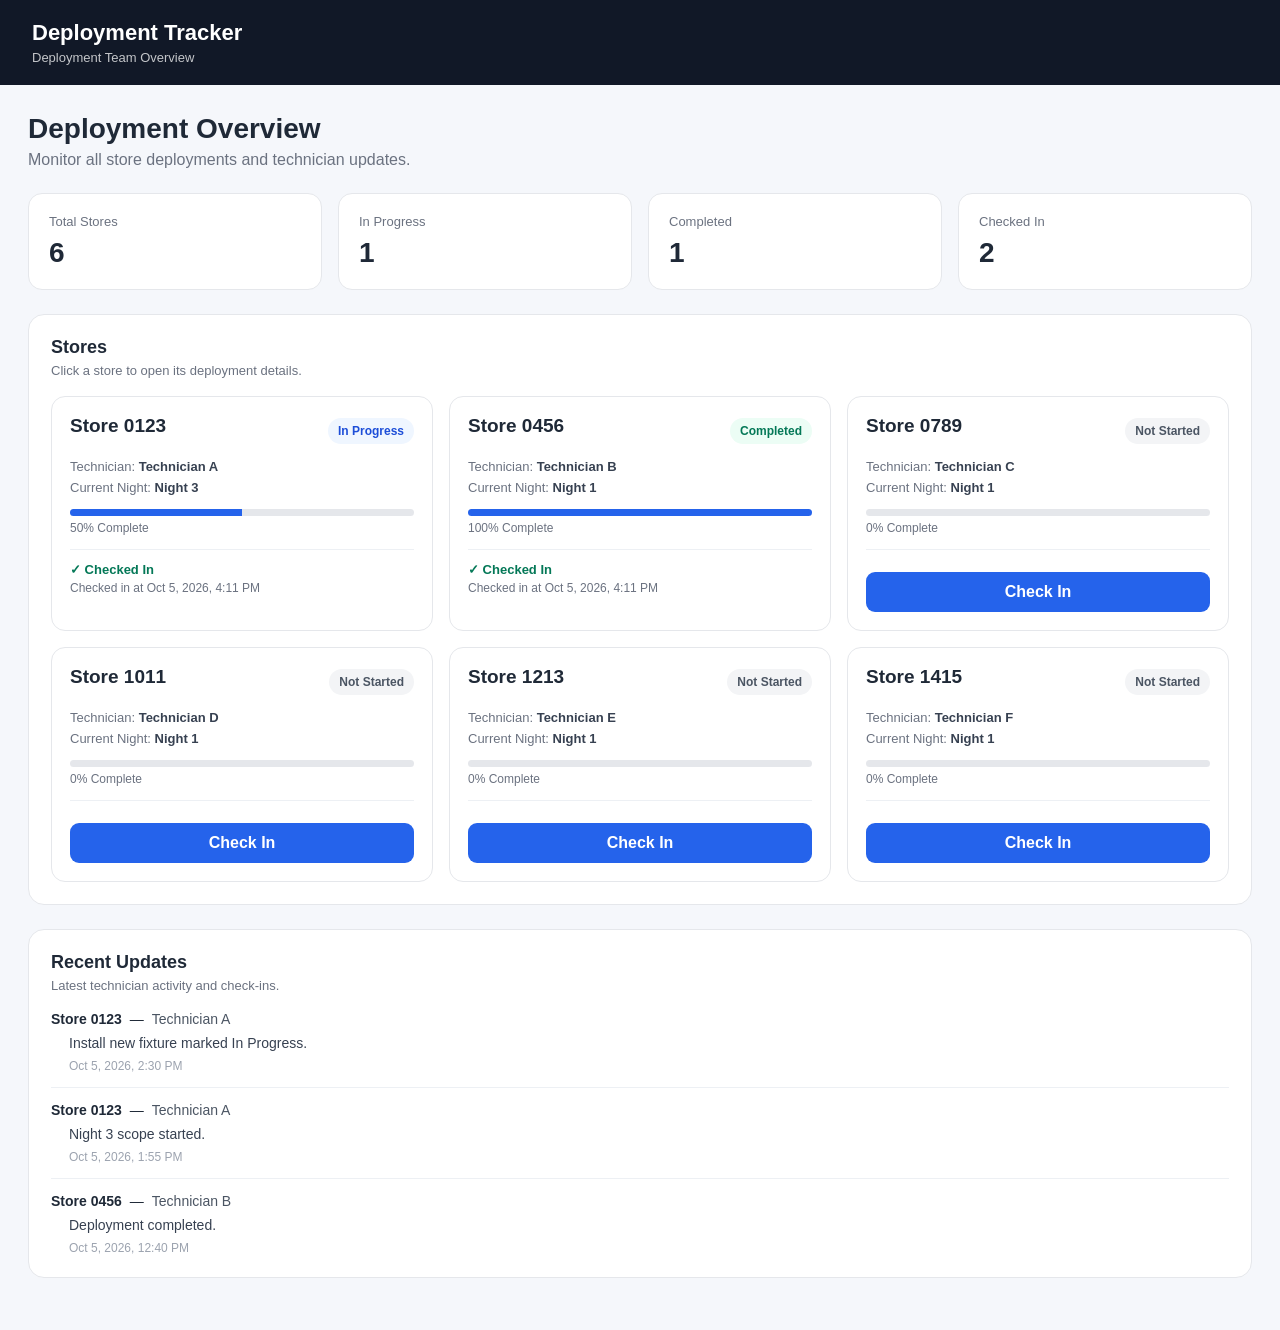
==== commit 26f81146: "Update index.html" ====
--- a/index.html
+++ b/index.html
@@ -19,7 +19,7 @@
 <main class="container">
 
     <!-- =========================
-         OVERVIEW PAGE
+         OVERVIEW
     ========================== -->
 
     <section id="overviewPage">
@@ -55,17 +55,16 @@
 
         </div>
 
+
         <!-- STORES -->
 
         <section class="panel">
 
             <div class="panel-header">
-
                 <div>
                     <h3>Stores</h3>
                     <p>Click a store to open its deployment details.</p>
                 </div>
-
             </div>
 
             <div id="storeGrid" class="store-grid"></div>
@@ -78,12 +77,10 @@
         <section class="panel">
 
             <div class="panel-header">
-
                 <div>
                     <h3>Recent Updates</h3>
                     <p>Latest technician activity and check-ins.</p>
                 </div>
-
             </div>
 
             <div id="recentUpdates" class="updates-list"></div>
@@ -94,7 +91,7 @@
 
 
     <!-- =========================
-         STORE DETAIL PAGE
+         STORE DETAIL
     ========================== -->
 
     <section id="storeDetailPage" class="hidden">
@@ -145,11 +142,9 @@
         <section class="panel">
 
             <div class="panel-header">
-
                 <div>
                     <h3>Store Information</h3>
                 </div>
-
             </div>
 
             <div class="info-grid">
@@ -241,6 +236,7 @@
             <div class="panel-header">
 
                 <div>
+
                     <h3>Add Deployment Scope</h3>
 
                     <p>
@@ -248,6 +244,7 @@
                         <strong>Not Started</strong>.
                         The technician will update the progress.
                     </p>
+
                 </div>
 
             </div>
@@ -310,8 +307,8 @@
                     <h3>Manage Scope</h3>
 
                     <p>
-                        Use this section when a scope needs to be
-                        marked as Pending, Cancelled, or moved to another night.
+                        Deployment Team can mark a scope as Pending,
+                        Cancelled, or move a Pending scope to another night.
                     </p>
 
                 </div>
@@ -319,8 +316,6 @@
             </div>
 
             <div class="form-grid scope-management-grid">
-
-                <!-- SCOPE -->
 
                 <div class="form-group">
 
@@ -337,8 +332,6 @@
                 </div>
 
 
-                <!-- ACTION -->
-
                 <div class="form-group">
 
                     <label for="scopeAction">
@@ -370,8 +363,6 @@
 
                 </div>
 
-
-                <!-- REASON -->
 
                 <div
                     id="scopeReasonGroup"
@@ -391,8 +382,6 @@
                 </div>
 
 
-                <!-- TARGET NIGHT -->
-
                 <div
                     id="moveNightGroup"
                     class="form-group hidden"
@@ -415,8 +404,6 @@
                 </div>
 
 
-                <!-- BUTTON -->
-
                 <div class="form-group button-group">
 
                     <button onclick="applyScopeManagement()">
--- a/style.css
+++ b/style.css
@@ -19,11 +19,6 @@
     cursor: pointer;
 }
 
-
-/* =========================
-   TOP BAR
-========================= */
-
 .topbar {
     background: #111827;
     color: white;
@@ -41,11 +36,6 @@
     font-size: 13px;
 }
 
-
-/* =========================
-   CONTAINER
-========================= */
-
 .container {
     max-width: 1400px;
     margin: auto;
@@ -78,7 +68,7 @@
 
 
 /* =========================
-   SUMMARY
+   SUMMARY CARDS
 ========================= */
 
 .summary-grid {
@@ -139,7 +129,7 @@
 
 
 /* =========================
-   FORM
+   FORMS
 ========================= */
 
 .form-grid {
@@ -147,6 +137,14 @@
     grid-template-columns: repeat(4, 1fr);
     gap: 14px;
     align-items: end;
+}
+
+.scope-add-grid {
+    grid-template-columns: 1fr 2fr auto;
+}
+
+.scope-management-grid {
+    grid-template-columns: 1.5fr 1fr 2fr 1fr auto;
 }
 
 .form-group {
@@ -206,7 +204,7 @@
 
 
 /* =========================
-   STORE GRID
+   STORE CARDS
 ========================= */
 
 .store-grid {
@@ -235,11 +233,6 @@
     font-size: 19px;
 }
 
-
-/* =========================
-   STORE STATUS
-========================= */
-
 .store-status-row {
     display: flex;
     justify-content: space-between;
@@ -288,6 +281,11 @@
     color: #374151;
 }
 
+
+/* =========================
+   CHECK-IN
+========================= */
+
 .store-checkin {
     margin-top: 14px;
     padding-top: 12px;
@@ -317,6 +315,11 @@
     color: #4b5563;
     cursor: default;
 }
+
+
+/* =========================
+   PROGRESS
+========================= */
 
 .store-progress {
     margin-top: 14px;
@@ -415,11 +418,6 @@
 .store-detail-header p {
     color: #6b7280;
 }
-
-
-/* =========================
-   INFO GRID
-========================= */
 
 .info-grid {
     display: grid;
@@ -513,6 +511,36 @@
     white-space: nowrap;
 }
 
+.scope-status.not-started {
+    background: #f3f4f6;
+    color: #4b5563;
+}
+
+.scope-status.in-progress {
+    background: #eff6ff;
+    color: #1d4ed8;
+}
+
+.scope-status.completed {
+    background: #ecfdf5;
+    color: #047857;
+}
+
+.scope-status.pending {
+    background: #fff7ed;
+    color: #c2410c;
+}
+
+.scope-status.cancelled {
+    background: #fef2f2;
+    color: #b91c1c;
+}
+
+.scope-status.moved {
+    background: #f5f3ff;
+    color: #6d28d9;
+}
+
 .scope-delete {
     display: none;
     margin-top: 10px;
@@ -525,6 +553,34 @@
     display: inline-block;
 }
 
+
+/* =========================
+   SCOPE HISTORY
+========================= */
+
+.scope-history {
+    margin-top: 10px;
+    padding: 10px 12px;
+    background: #f9fafb;
+    border-radius: 8px;
+    font-size: 12px;
+    color: #6b7280;
+    line-height: 1.5;
+}
+
+.scope-history strong {
+    color: #374151;
+}
+
+.scope-history-item {
+    margin-top: 4px;
+}
+
+
+/* =========================
+   EMPTY / MESSAGES
+========================= */
+
 .empty-scope {
     padding: 16px;
     color: #9ca3af;
@@ -532,10 +588,11 @@
     text-align: center;
 }
 
-
-/* =========================
-   SUCCESS MESSAGE
-========================= */
+.empty-updates {
+    padding: 10px 0;
+    color: #9ca3af;
+    font-size: 13px;
+}
 
 .success-message {
     margin-top: 12px;
@@ -546,8 +603,16 @@
 
 
 /* =========================
-   MOBILE
-========================= */
+   RESPONSIVE
+========================= */
+
+@media (max-width: 1100px) {
+
+    .scope-management-grid {
+        grid-template-columns: repeat(2, 1fr);
+    }
+
+}
 
 @media (max-width: 900px) {
 
@@ -563,11 +628,19 @@
         grid-template-columns: repeat(2, 1fr);
     }
 
+    .scope-add-grid {
+        grid-template-columns: 1fr 1fr;
+    }
+
+    .scope-management-grid {
+        grid-template-columns: repeat(2, 1fr);
+    }
+
     .info-grid {
         grid-template-columns: repeat(2, 1fr);
     }
-}
-
+
+}
 
 @media (max-width: 600px) {
 
@@ -601,7 +674,9 @@
         grid-template-columns: 1fr;
     }
 
-    .form-grid {
+    .form-grid,
+    .scope-add-grid,
+    .scope-management-grid {
         grid-template-columns: 1fr;
     }
 
@@ -629,4 +704,5 @@
     .update-time {
         margin-left: 12px;
     }
-}
+
+}
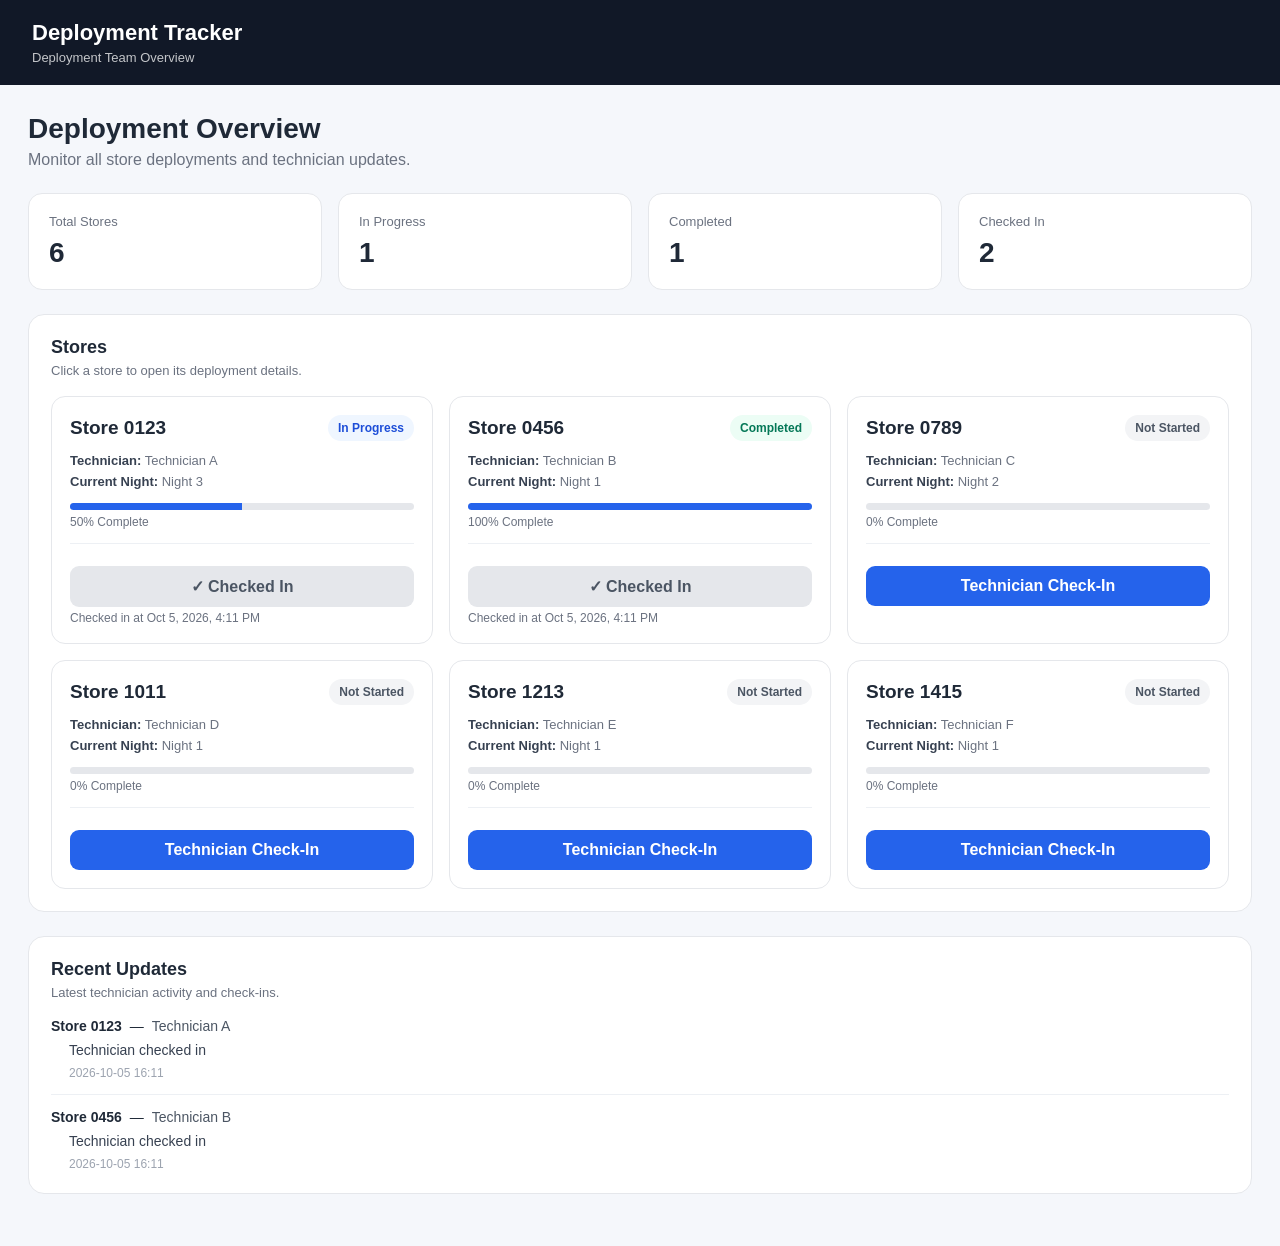
==== commit 4e500ad9: "Update index.html" ====
--- a/index.html
+++ b/index.html
@@ -1,86 +1,125 @@
 <!DOCTYPE html>
+
 <html lang="en">
+
 <head>
+
     <meta charset="UTF-8">
+
     <meta name="viewport" content="width=device-width, initial-scale=1.0">
+
     <title>Deployment Tracker</title>
+
     <link rel="stylesheet" href="style.css">
+
 </head>
 
 <body>
 
 <header class="topbar">
+
     <div>
+
         <h1>Deployment Tracker</h1>
+
         <p>Deployment Team Overview</p>
+
     </div>
+
 </header>
 
 <main class="container">
 
     <!-- =========================
+
          OVERVIEW
+
     ========================== -->
 
     <section id="overviewPage">
 
         <div class="page-header">
+
             <div>
+
                 <h2>Deployment Overview</h2>
+
                 <p>Monitor all store deployments and technician updates.</p>
-            </div>
+
+            </div>
+
         </div>
 
         <div class="summary-grid">
 
             <div class="summary-card">
+
                 <span>Total Stores</span>
+
                 <strong id="totalStores">12</strong>
+
             </div>
 
             <div class="summary-card">
+
                 <span>In Progress</span>
+
                 <strong id="inProgressStores">0</strong>
+
             </div>
 
             <div class="summary-card">
+
                 <span>Completed</span>
+
                 <strong id="completedStores">0</strong>
+
             </div>
 
             <div class="summary-card">
+
                 <span>Checked In</span>
+
                 <strong id="checkedInStores">0</strong>
+
             </div>
 
         </div>
 
-
         <!-- STORES -->
 
         <section class="panel">
 
             <div class="panel-header">
+
                 <div>
+
                     <h3>Stores</h3>
+
                     <p>Click a store to open its deployment details.</p>
-                </div>
+
+                </div>
+
             </div>
 
             <div id="storeGrid" class="store-grid"></div>
 
         </section>
 
-
         <!-- RECENT UPDATES -->
 
         <section class="panel">
 
             <div class="panel-header">
+
                 <div>
+
                     <h3>Recent Updates</h3>
+
                     <p>Latest technician activity and check-ins.</p>
-                </div>
+
+                </div>
+
             </div>
 
             <div id="recentUpdates" class="updates-list"></div>
@@ -89,21 +128,26 @@
 
     </section>
 
-
     <!-- =========================
+
          STORE DETAIL
+
     ========================== -->
 
     <section id="storeDetailPage" class="hidden">
 
         <button
+
             class="back-button"
+
             onclick="backToOverview()"
+
         >
+
             ← Back to Overview
+
         </button>
 
-
         <!-- STORE HEADER -->
 
         <div class="store-detail-header">
@@ -111,12 +155,17 @@
             <div>
 
                 <p class="eyebrow">
+
                     Store Deployment
+
                 </p>
 
                 <h2>
+
                     Store
+
                     <span id="detailStoreNumber"></span>
+
                 </h2>
 
                 <p id="detailStoreStatus"></p>
@@ -126,54 +175,73 @@
             <div class="header-actions">
 
                 <button
+
                     class="secondary-button"
+
                     onclick="editStoreInfo()"
+
                 >
+
                     Edit Store / Technician
+
                 </button>
 
             </div>
 
         </div>
 
-
         <!-- STORE INFORMATION -->
 
         <section class="panel">
 
             <div class="panel-header">
+
                 <div>
+
                     <h3>Store Information</h3>
-                </div>
+
+                </div>
+
             </div>
 
             <div class="info-grid">
 
                 <div class="info-item">
+
                     <span>Store Number</span>
+
                     <strong id="detailStoreNumberInfo"></strong>
+
                 </div>
 
                 <div class="info-item">
+
                     <span>Technician</span>
+
                     <strong id="detailTechnician"></strong>
+
                 </div>
 
                 <div class="info-item">
+
                     <span>Current Night</span>
+
                     <strong id="detailCurrentNight"></strong>
+
                 </div>
 
                 <div class="info-item">
+
                     <span>Check-In</span>
+
                     <strong id="detailCheckIn"></strong>
+
                 </div>
 
             </div>
 
         </section>
 
-
         <!-- NIGHT ASSIGNMENT -->
 
         <section class="panel">
@@ -181,12 +249,17 @@
             <div class="panel-header">
 
                 <div>
+
                     <h3>Scope Assignment</h3>
 
                     <p>
+
                         Set which deployment night is currently assigned
-                        to the technician.
+
+                        to this store.
+
                     </p>
+
                 </div>
 
             </div>
@@ -196,15 +269,21 @@
                 <div class="form-group">
 
                     <label for="assignedNight">
+
                         Current Assigned Night
+
                     </label>
 
                     <select id="assignedNight">
 
                         <option value="1">Night 1</option>
+
                         <option value="2">Night 2</option>
+
                         <option value="3">Night 3</option>
+
                         <option value="4">Night 4</option>
+
                         <option value="5">Night 5</option>
 
                     </select>
@@ -214,7 +293,9 @@
                 <div class="form-group button-group">
 
                     <button onclick="saveNightAssignment()">
+
                         Save Assignment
+
                     </button>
 
                 </div>
@@ -222,13 +303,15 @@
             </div>
 
             <div
+
                 id="assignmentMessage"
+
                 class="success-message"
+
             ></div>
 
         </section>
 
-
         <!-- ADD DEPLOYMENT SCOPE -->
 
         <section class="panel">
@@ -240,9 +323,13 @@
                     <h3>Add Deployment Scope</h3>
 
                     <p>
+
                         New scopes are automatically set to
+
                         <strong>Not Started</strong>.
+
                         The technician will update the progress.
+
                     </p>
 
                 </div>
@@ -254,15 +341,21 @@
                 <div class="form-group">
 
                     <label for="scopeNight">
+
                         Deployment Night
+
                     </label>
 
                     <select id="scopeNight">
 
                         <option value="1">Night 1</option>
+
                         <option value="2">Night 2</option>
+
                         <option value="3">Night 3</option>
+
                         <option value="4">Night 4</option>
+
                         <option value="5">Night 5</option>
 
                     </select>
@@ -272,13 +365,19 @@
                 <div class="form-group">
 
                     <label for="scopeDescription">
+
                         Scope
+
                     </label>
 
                     <input
+
                         id="scopeDescription"
+
                         type="text"
+
                         placeholder="e.g. Remove Register 1"
+
                     >
 
                 </div>
@@ -286,7 +385,9 @@
                 <div class="form-group button-group">
 
                     <button onclick="addScope()">
+
                         + Add Scope
+
                     </button>
 
                 </div>
@@ -295,7 +396,6 @@
 
         </section>
 
-
         <!-- MANAGE SCOPE -->
 
         <section class="panel">
@@ -307,8 +407,13 @@
                     <h3>Manage Scope</h3>
 
                     <p>
+
                         Deployment Team can mark a scope as Pending,
-                        Cancelled, or move a Pending scope to another night.
+
+                        Cancelled, move a Pending scope to another night,
+
+                        or edit the existing reason.
+
                     </p>
 
                 </div>
@@ -320,94 +425,135 @@
                 <div class="form-group">
 
                     <label for="manageScope">
+
                         Scope
+
                     </label>
 
                     <select
+
                         id="manageScope"
+
                         onchange="handleScopeActionChange()"
+
                     >
+
                     </select>
 
                 </div>
 
-
                 <div class="form-group">
 
                     <label for="scopeAction">
+
                         Action
+
                     </label>
 
                     <select
+
                         id="scopeAction"
+
                         onchange="handleScopeActionChange()"
+
                     >
 
                         <option value="">
+
                             Select action
+
                         </option>
 
                         <option value="pending">
+
                             Mark as Pending
+
                         </option>
 
                         <option value="cancel">
+
                             Cancel Scope
+
                         </option>
 
                         <option value="move">
+
                             Move to Another Night
+
                         </option>
 
+                        <option value="editReason">
+
+                            Edit Reason
+
+                        </option>
+
                     </select>
 
                 </div>
 
-
                 <div
+
                     id="scopeReasonGroup"
+
                     class="form-group hidden"
+
                 >
 
                     <label for="scopeReason">
+
                         Reason / Notes
+
                     </label>
 
                     <input
+
                         id="scopeReason"
+
                         type="text"
+
                         placeholder="Enter reason or notes"
+
                     >
 
                 </div>
 
-
                 <div
+
                     id="moveNightGroup"
+
                     class="form-group hidden"
+
                 >
 
                     <label for="moveToNight">
+
                         Move To
+
                     </label>
 
                     <select id="moveToNight">
 
                         <option value="1">Night 1</option>
+
                         <option value="2">Night 2</option>
+
                         <option value="3">Night 3</option>
+
                         <option value="4">Night 4</option>
+
                         <option value="5">Night 5</option>
 
                     </select>
 
                 </div>
 
-
                 <div class="form-group button-group">
 
                     <button onclick="applyScopeManagement()">
+
                         Apply Change
+
                     </button>
 
                 </div>
@@ -415,13 +561,15 @@
             </div>
 
             <div
+
                 id="scopeManagementMessage"
+
                 class="success-message"
+
             ></div>
 
         </section>
 
-
         <!-- DEPLOYMENT SCOPE -->
 
         <section class="panel">
@@ -433,7 +581,9 @@
                     <h3>Deployment Scope</h3>
 
                     <p>
+
                         Long-press a scope item to reveal the delete option.
+
                     </p>
 
                 </div>
@@ -451,4 +601,5 @@
 <script src="script.js"></script>
 
 </body>
+
 </html>
--- a/style.css
+++ b/style.css
@@ -47,9 +47,7 @@
 }
 
 
-/* =========================
-   PAGE HEADER
-========================= */
+/* PAGE HEADER */
 
 .page-header {
     margin-bottom: 24px;
@@ -67,9 +65,7 @@
 }
 
 
-/* =========================
-   SUMMARY CARDS
-========================= */
+/* SUMMARY */
 
 .summary-grid {
     display: grid;
@@ -97,9 +93,7 @@
 }
 
 
-/* =========================
-   PANEL
-========================= */
+/* PANEL */
 
 .panel {
     background: white;
@@ -128,9 +122,7 @@
 }
 
 
-/* =========================
-   FORMS
-========================= */
+/* FORMS */
 
 .form-grid {
     display: grid;
@@ -203,9 +195,7 @@
 }
 
 
-/* =========================
-   STORE CARDS
-========================= */
+/* STORE CARDS */
 
 .store-grid {
     display: grid;
@@ -229,7 +219,7 @@
 }
 
 .store-card h3 {
-    margin: 0 0 10px;
+    margin: 0;
     font-size: 19px;
 }
 
@@ -282,9 +272,7 @@
 }
 
 
-/* =========================
-   CHECK-IN
-========================= */
+/* CHECK-IN */
 
 .store-checkin {
     margin-top: 14px;
@@ -317,9 +305,7 @@
 }
 
 
-/* =========================
-   PROGRESS
-========================= */
+/* PROGRESS */
 
 .store-progress {
     margin-top: 14px;
@@ -344,9 +330,7 @@
 }
 
 
-/* =========================
-   RECENT UPDATES
-========================= */
+/* RECENT UPDATES */
 
 .updates-list {
     display: flex;
@@ -395,9 +379,7 @@
 }
 
 
-/* =========================
-   STORE DETAIL
-========================= */
+/* STORE DETAIL */
 
 .store-detail-header {
     display: flex;
@@ -443,9 +425,7 @@
 }
 
 
-/* =========================
-   NIGHT SECTIONS
-========================= */
+/* NIGHTS */
 
 .night-section {
     border: 1px solid #e5e7eb;
@@ -479,7 +459,6 @@
     position: relative;
     padding: 14px;
     border-bottom: 1px solid #f0f0f0;
-    transition: background 0.15s;
     user-select: none;
     -webkit-user-select: none;
 }
@@ -554,9 +533,7 @@
 }
 
 
-/* =========================
-   SCOPE HISTORY
-========================= */
+/* HISTORY */
 
 .scope-history {
     margin-top: 10px;
@@ -573,13 +550,11 @@
 }
 
 .scope-history-item {
-    margin-top: 4px;
-}
-
-
-/* =========================
-   EMPTY / MESSAGES
-========================= */
+    margin-top: 5px;
+}
+
+
+/* EMPTY / MESSAGE */
 
 .empty-scope {
     padding: 16px;
@@ -602,9 +577,7 @@
 }
 
 
-/* =========================
-   RESPONSIVE
-========================= */
+/* RESPONSIVE */
 
 @media (max-width: 1100px) {
 
